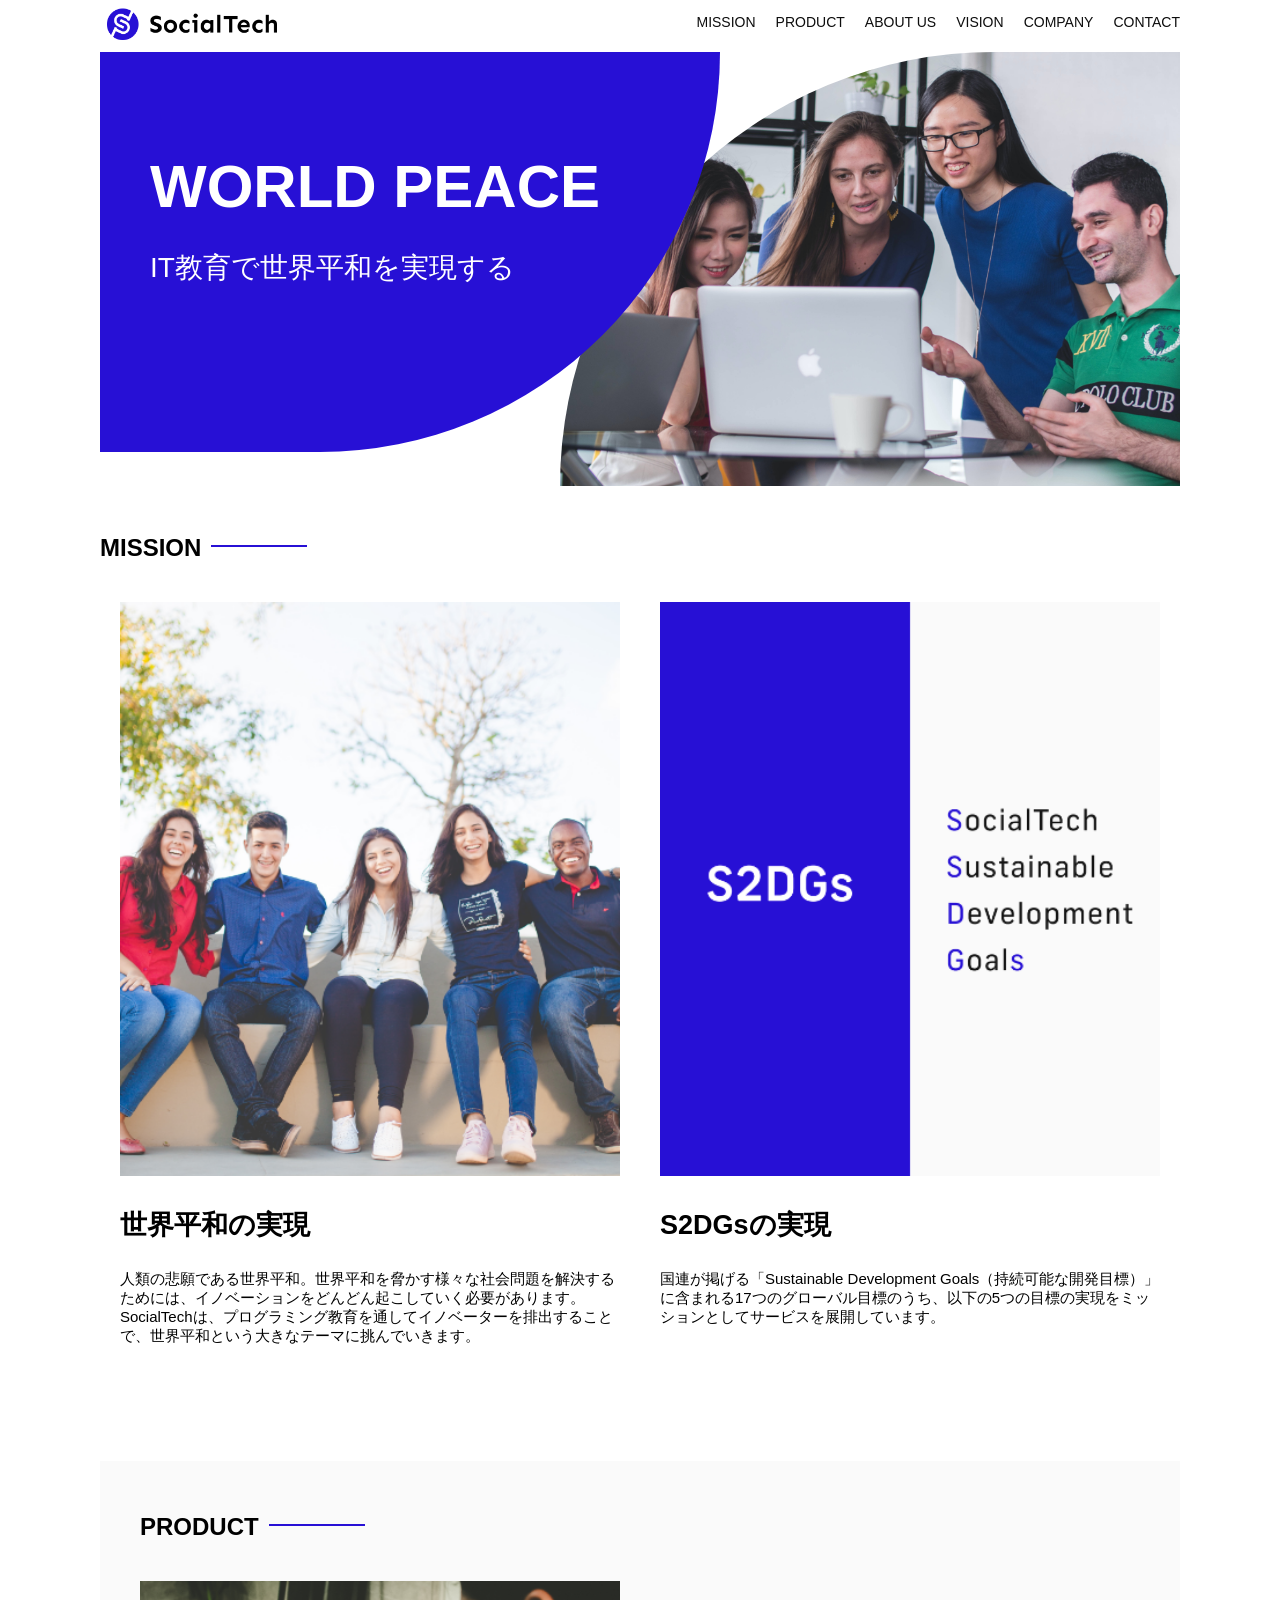
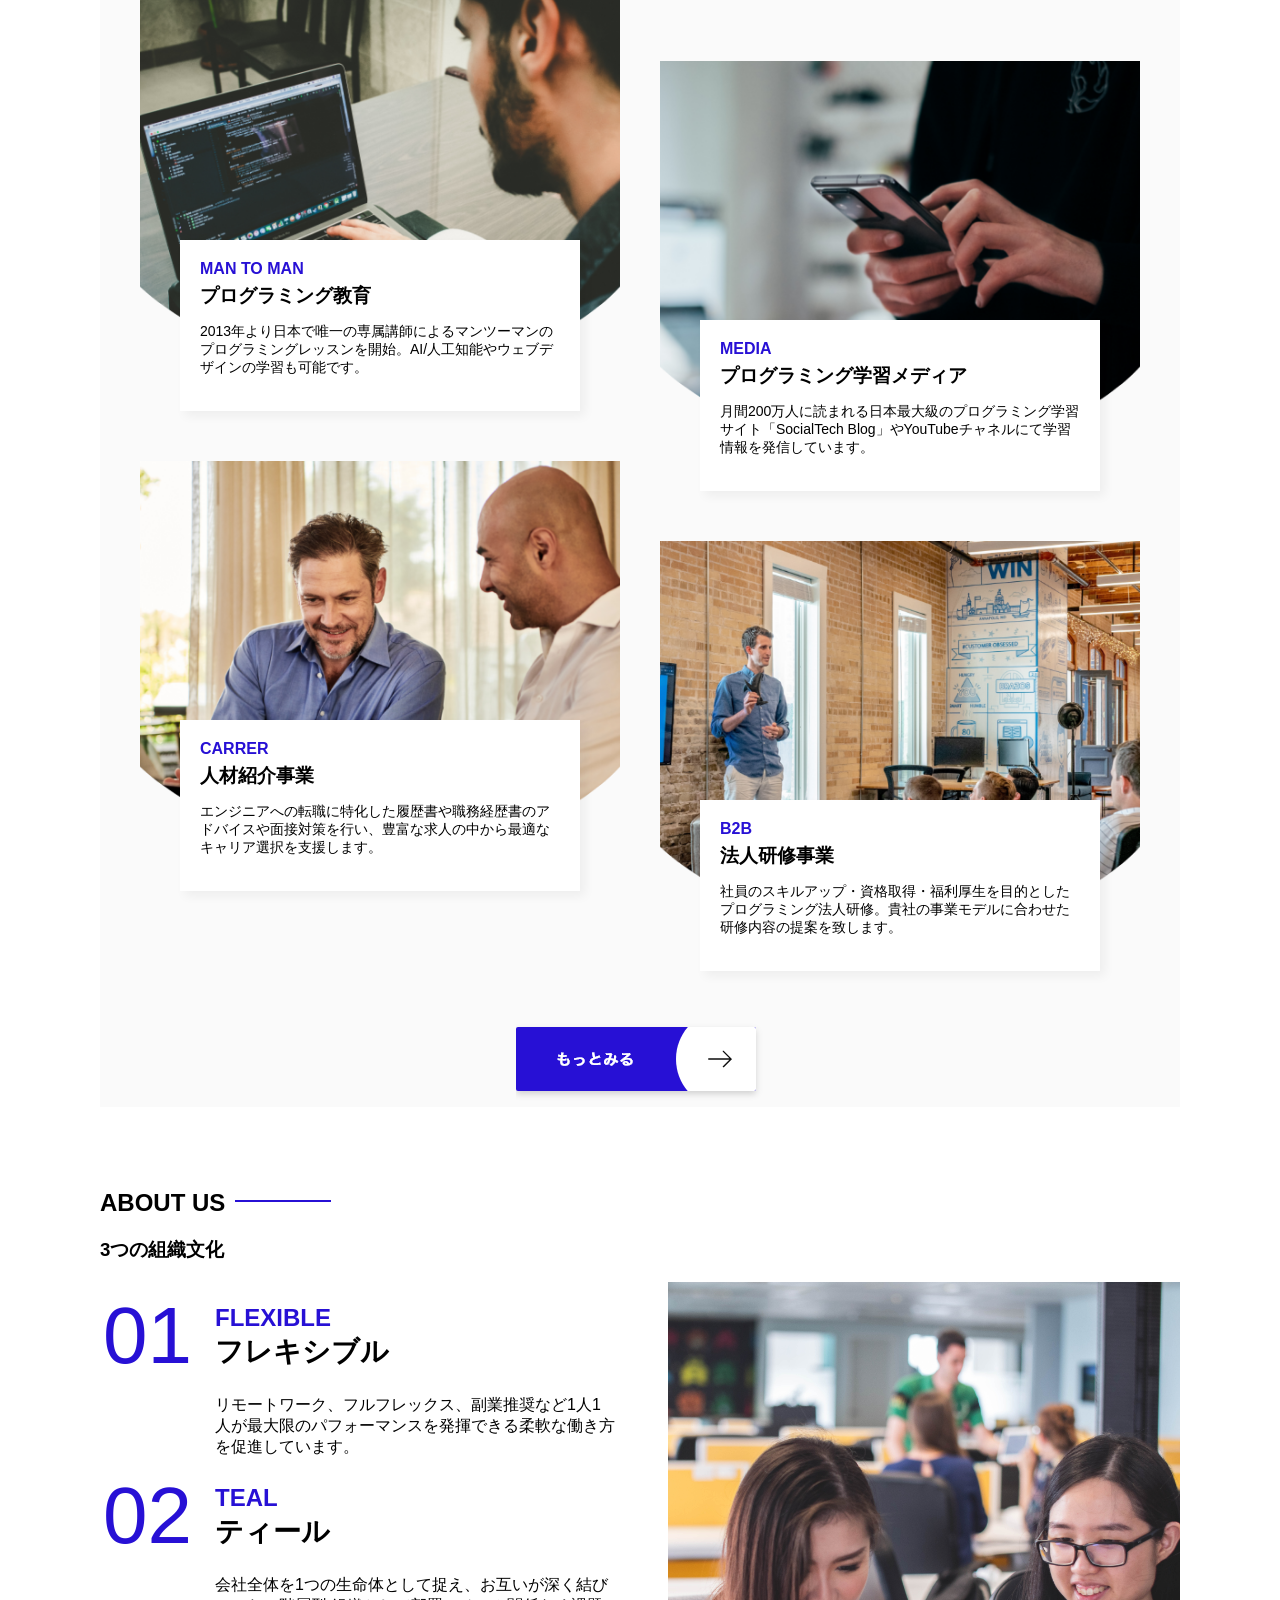
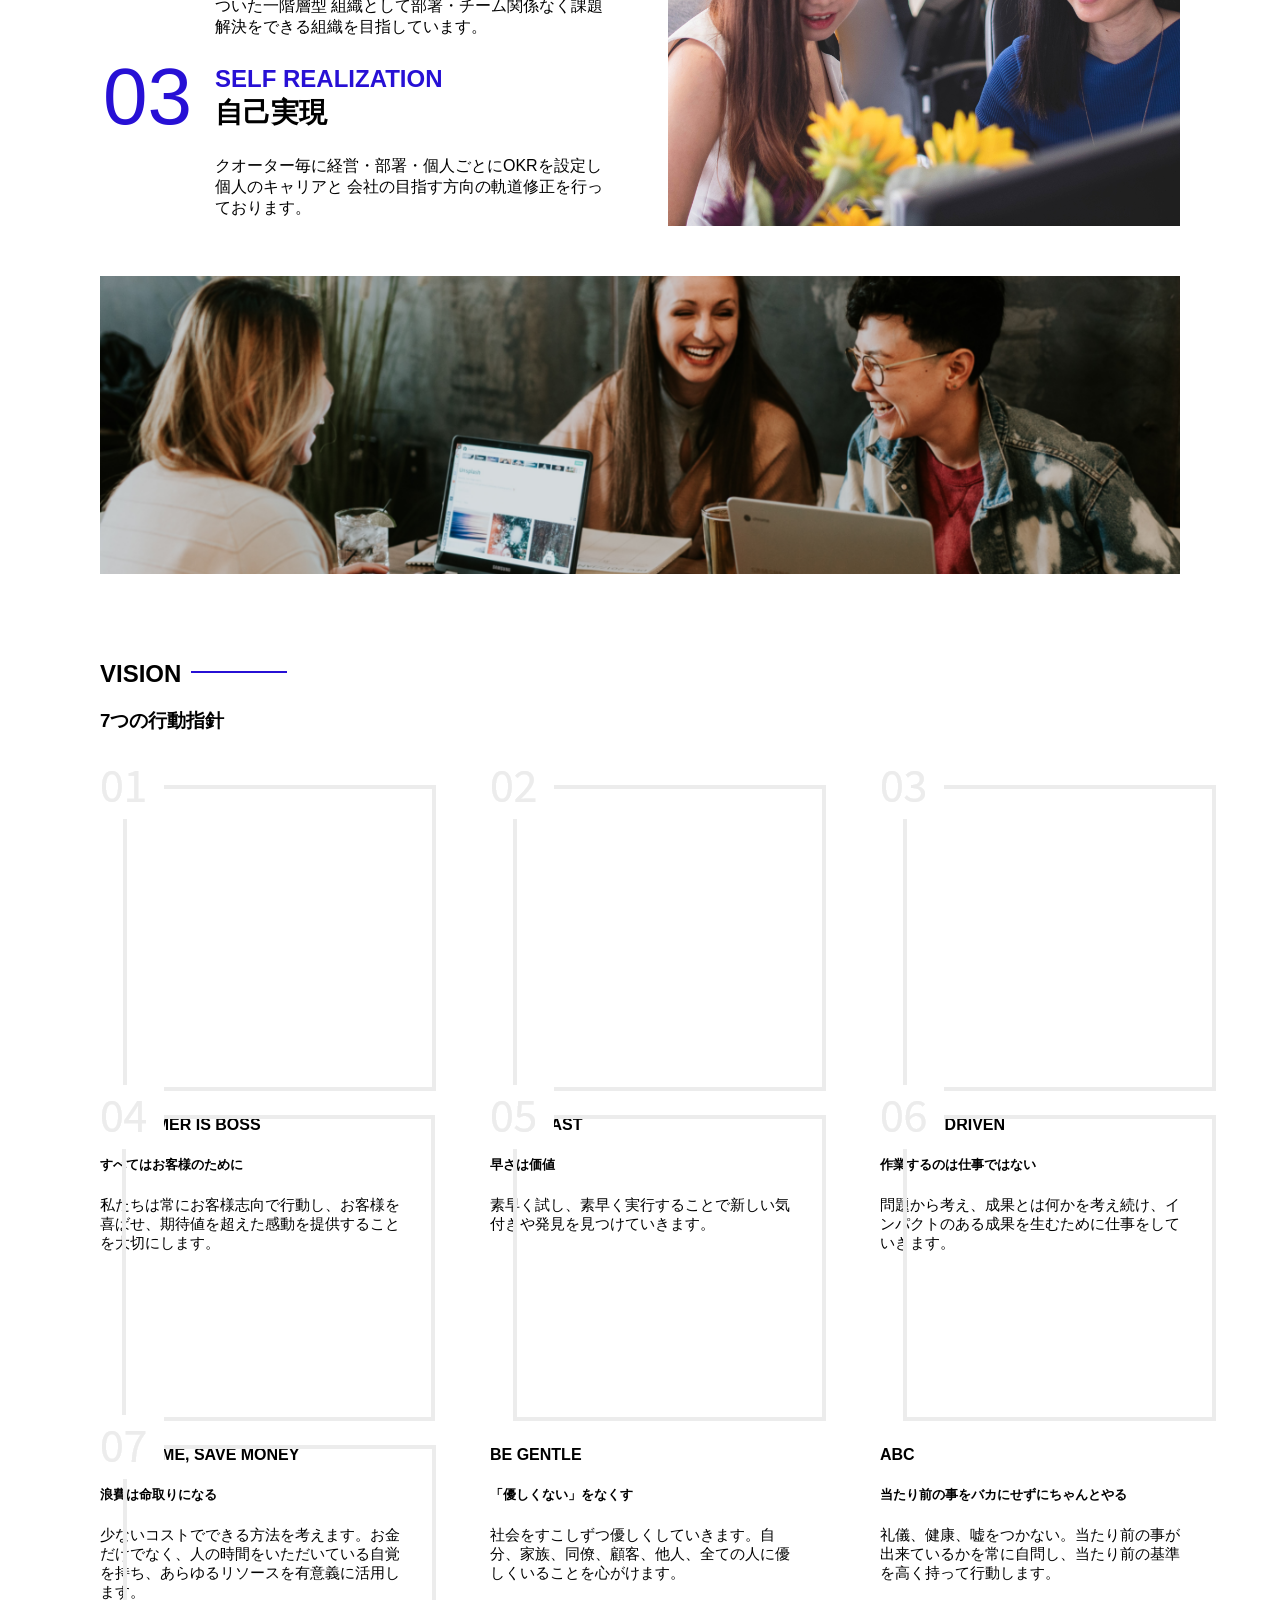
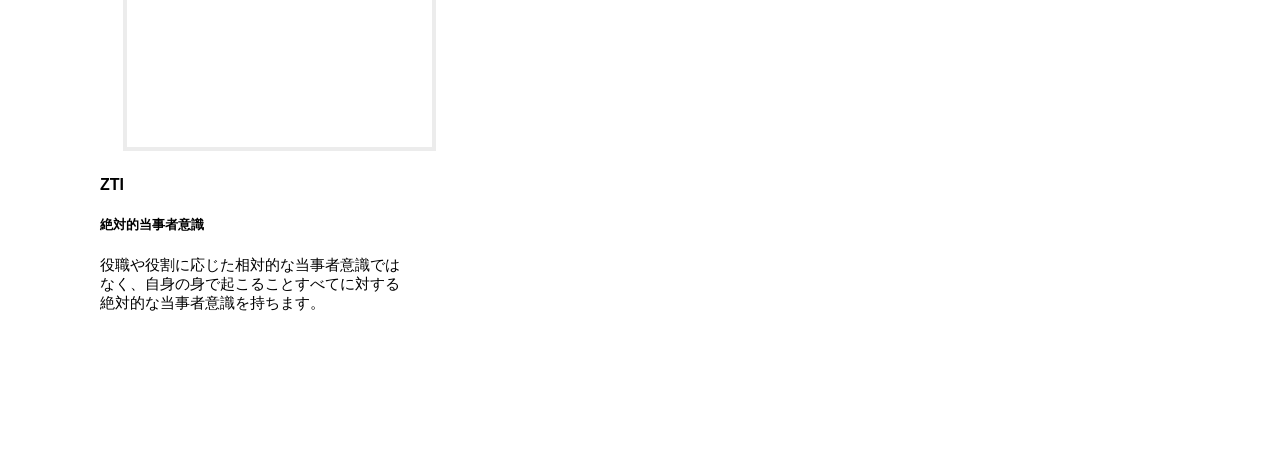
==== index.html @ e70c4acc "いったん終わり" ====
<!DOCTYPE html>
<html lang="en">

<head>
    <meta charset="UTF-8">
    <meta name="viewport" content="width=device-width, initial-scale=1.0">
    <meta name="ddescription" content="SocialTechはEdTech業界のリーディングカンパニーを目指します。">
    <link rel="stylesheet" href="style.css">
    <title>SocialTech</title>
</head>

<body>
    <header>
        <a href="index.html" id="logo">
            <img src="images/logo.png" alt="トップページに戻る">
        </a>

        <nav>
            <ul>
                <li><a href="mission.html">MISSION</a></li>
                <li><a href="product.html">PRODUCT</a></li>
                <li><a href="index.html#about">ABOUT US</a></li>
                <li><a href="index.html#vision">VISION</a></li>
                <li><a href="index.html#company">COMPANY</a></li>
                <li><a href="index.html#content">CONTACT</a></li>
            </ul>
        </nav>
    </header>

    <main>
        <article>
            <section id="main-visual">
                <div class="main-message">
                    <h1>WORLD PEACE</h1>
                    <p>IT教育で世界平和を実現する</p>
                </div>
                <img src="images/index/index-main.png" alt="PCの周りに集まる多国籍の仲間たち">
            </section>

            <!-- ここからミッション -->

            <section id="mission">
                <h2>MISSION</h2>

                <div id="mission-wrapper">
                    <div id="mission-left">
                        <div class="">
                            <img id="mission-photo" src="images/index/index-mission.png" alt="屋外のベンチで写真を撮影する多国籍の仲間たち">
                            <h3>世界平和の実現</h3>
                            <p>
                                人類の悲願である世界平和。世界平和を脅かす様々な社会問題を解決するためには、イノベーションをどんどん起こしていく必要があります。SocialTechは、プログラミング教育を通してイノベーターを排出することで、世界平和という大きなテーマに挑んでいきます。
                            </p>
                        </div>
                    </div>

                    <div id="mission-right">
                        <img src="images/index/s2dgs.png" alt="S2DGs">
                        <h3>S2DGsの実現</h3>
                        <p>国連が掲げる「Sustainable Development
                            Goals（持続可能な開発目標）」に含まれる17つのグローバル目標のうち、以下の5つの目標の実現をミッションとしてサービスを展開しています。</p>
                    </div>
                </div>
            </section>
            <!-- ここまでミッション -->

            <!-- ここからプロダクト -->

            <section id="product">
                <h2 class="index-h2">PRODUCT</h2>
                <div class="product-flex">
                    <div id="productLeft">
                        <!-- ここにJSでのループ文章が入ります。 -->
                    </div>
                    <div id="productRight">
                        <!-- ここにJSでのループ文章が入ります。 -->
                    </div>
                </div>
                <a href="mission.html" class="moreButton">
                    <img src="images/button-more.png" alt="もっとみる">
                </a>
            </section>

            <!-- ここまでプロダクト -->

            <!-- ここから ABOUT US -->

            <section id="aboutus">
                <h2 class="index-h2">ABOUT US</h2>
                <h3>3つの組織文化</h3>
                <div>
                    <table class="culture-table">
                        <tr>
                            <td class="culture-num">01</td>
                            <th><span class="culture-en">FLEXIBLE</span><br>フレキシブル</th>
                        </tr>
                        <tr>
                            <td>
                                <!--空のセル-->
                            </td>
                            <td class="culture-description">リモートワーク、フルフレックス、副業推奨など1人1人が最大限のパフォーマンスを発揮できる柔軟な働き方を促進しています。
                            </td>
                        </tr>
                        <tr>
                            <td class="culture-num">02</td>
                            <th><span class="culture-en">TEAL</span><br>ティール</th>
                        </tr>
                        <tr>
                            <td>
                                <!--空のセル-->
                            </td>
                            <td class="culture-description">会社全体を1つの生命体として捉え、お互いが深く結びついた一階層型
                                組織として部署・チーム関係なく課題解決をできる組織を目指しています。</td>
                        </tr>
                        <tr>
                            <td class="culture-num">03</td>
                            <th><span class="culture-en">SELF REALIZATION</span><br>自己実現</th>
                        </tr>
                        <tr>
                            <td>
                                <!--空のセル-->
                            </td>
                            <td class="culture-description">クオーター毎に経営・部署・個人ごとにOKRを設定し個人のキャリアと 会社の目指す方向の軌道修正を行っております。
                            </td>
                        </tr>
                    </table>
                    <img src="images/index/index-aboutus1.png" alt="" class="culture-img">
                </div>
                <img src="images/index/index-aboutus2.png" alt="" class="culture-img2">
            </section>

            <!-- ここまでAbout Us -->

            <!-- ここからVISION -->

            <section class="vision">
                <h2>VISION</h2>
                <h3>7つの行動指針</h3>
                <div id="visionItems">
                        <!-- ここにvisionItem が入ります -->
                </div>
            </section>

            <!-- ここまでVISION -->
        </article>
    </main>

    <script src="index.js">
    </script>
</body>

</html>
---- style.css ----
:root {
    --main-color: #ffffff;
    --mainBg-color: #2710d5;
    --section-bgColor: #fafafa;
}

p {
    font-size: 15px;
}

h2 {
    margin-top: 40px;

    &::after {
        content: url("images/line.png");
        margin-left: 10px;
    }
}

body {
    font-family: "Source Sans Pro", "Hiragino Kaku Gothic ProN", Meriyo, Arial, sans-serif;
    max-width: 1080px;
    margin: auto;
}

a {
    text-decoration: none;
    color: #0d0d0d;

}

header {
    display: flex;
    justify-content: space-between;

    a {
        text-decoration: none;
    }

    nav {
        font-size: 14px;

        ul {
            display: flex;
            padding-left: 0;

            li {
                margin-left: 20px;
                list-style: none;

                a:hover {
                    text-decoration: underline;
                }
            }
        }
    }
}


#main-visual {
    position: relative;
    height: 400px;

    .main-message {
        position: absolute;
        top: 0;
        left: 0;
        background-color: var(--mainBg-color);
        color: var(--main-color);
        border-radius: 0 0 476px 0;
        max-width: 620px;
        width: 100%;
        height: 100%;
        z-index: 99;

        h1 {
            font-size: 60px;
            margin: 100px 0 0 50px;
        }

        p {
            font-size: 28px;
            margin-left: 50px;
        }
    }

    img {
        max-width: 620px;
        border-radius: 476px 0 0 0;
        position: absolute;
        top: 0;
        right: 0;
        z-index: 1;
    }
}

#mission {

    margin: 80px auto;


    h3 {
        font-size: 27px;
    }

    #mission-wrapper {
        display: flex;

        &>div {
            width: 50%;
            margin: 20px;
        }

        #mission-left {
            img {
                width: 100%;
            }
        }

        #mission-right {
            &>img {
                width: 100%;
            }
        }
    }

}

/* ココからプロダクト */

#product {

    background-color: var(--section-bgColor);
    margin: 80px 0 80px 0;
    padding: 10px 40px 0 40px;

    .product-flex {
        display: flex;
        margin-top: 40px;

        #productLeft {
            width: 50%;

            &>div {
                position: relative;
                height: 480px;
                margin-right: 20px;
            }
        }

        #productRight {
            width: 50%;
            margin-top: 80px;

            &>div {
                position: relative;
                height: 480px;
                margin-left: 20px;

            }
        }

        .product-photo {
            width: 100%;
        }

        .product-explain {
            background-color: var(--main-color);
            position: absolute;
            left: 0;
            bottom: 50px;
            margin: 0 40px;
            padding: 20px;
            box-shadow: 5px 5px 10px rgba(0, 0, 0, 0.05);

            span {
                color: var(--mainBg-color);
                font-weight: bold;
                font-size: 16px;
            }

            h3 {
                margin: 5px 0;
            }

            p {
                font-size: 14px;
            }
        }

    }
}

/* ここまでプロダクト */

.moreButton {
    display: block;
    text-align: center;
    margin: auto;
}

/* ここからAbout us */

#aboutus {
    margin: 80px auto;

    &>div {
        display: flex;

        img {
            align-self: flex-start;
            width: 50%;

        }
    }

    .culture-img2 {
        margin-top: 50px;
        width: 100%;
    }

    .culture-table {
        margin-right: 50px;

        .culture-num {
            font-size: 80px;
            color: var(--mainBg-color);
            padding-right: 20px;
        }


        th {
            text-align: left;
            font-size: 28px;
            font-weight: bold;
        }

        .culture-en {
            color:var(--mainBg-color);
            font-size: 24px;
        }
    }

}


.vision {
    margin: 80px auto;

    #visionItems {
        display: flex;
        justify-content: space-between;
        flex-wrap: wrap;

        div {
            width: 300px;
            height: 300px;
            margin-bottom: 30px;
            position: relative;
        }
    }
}
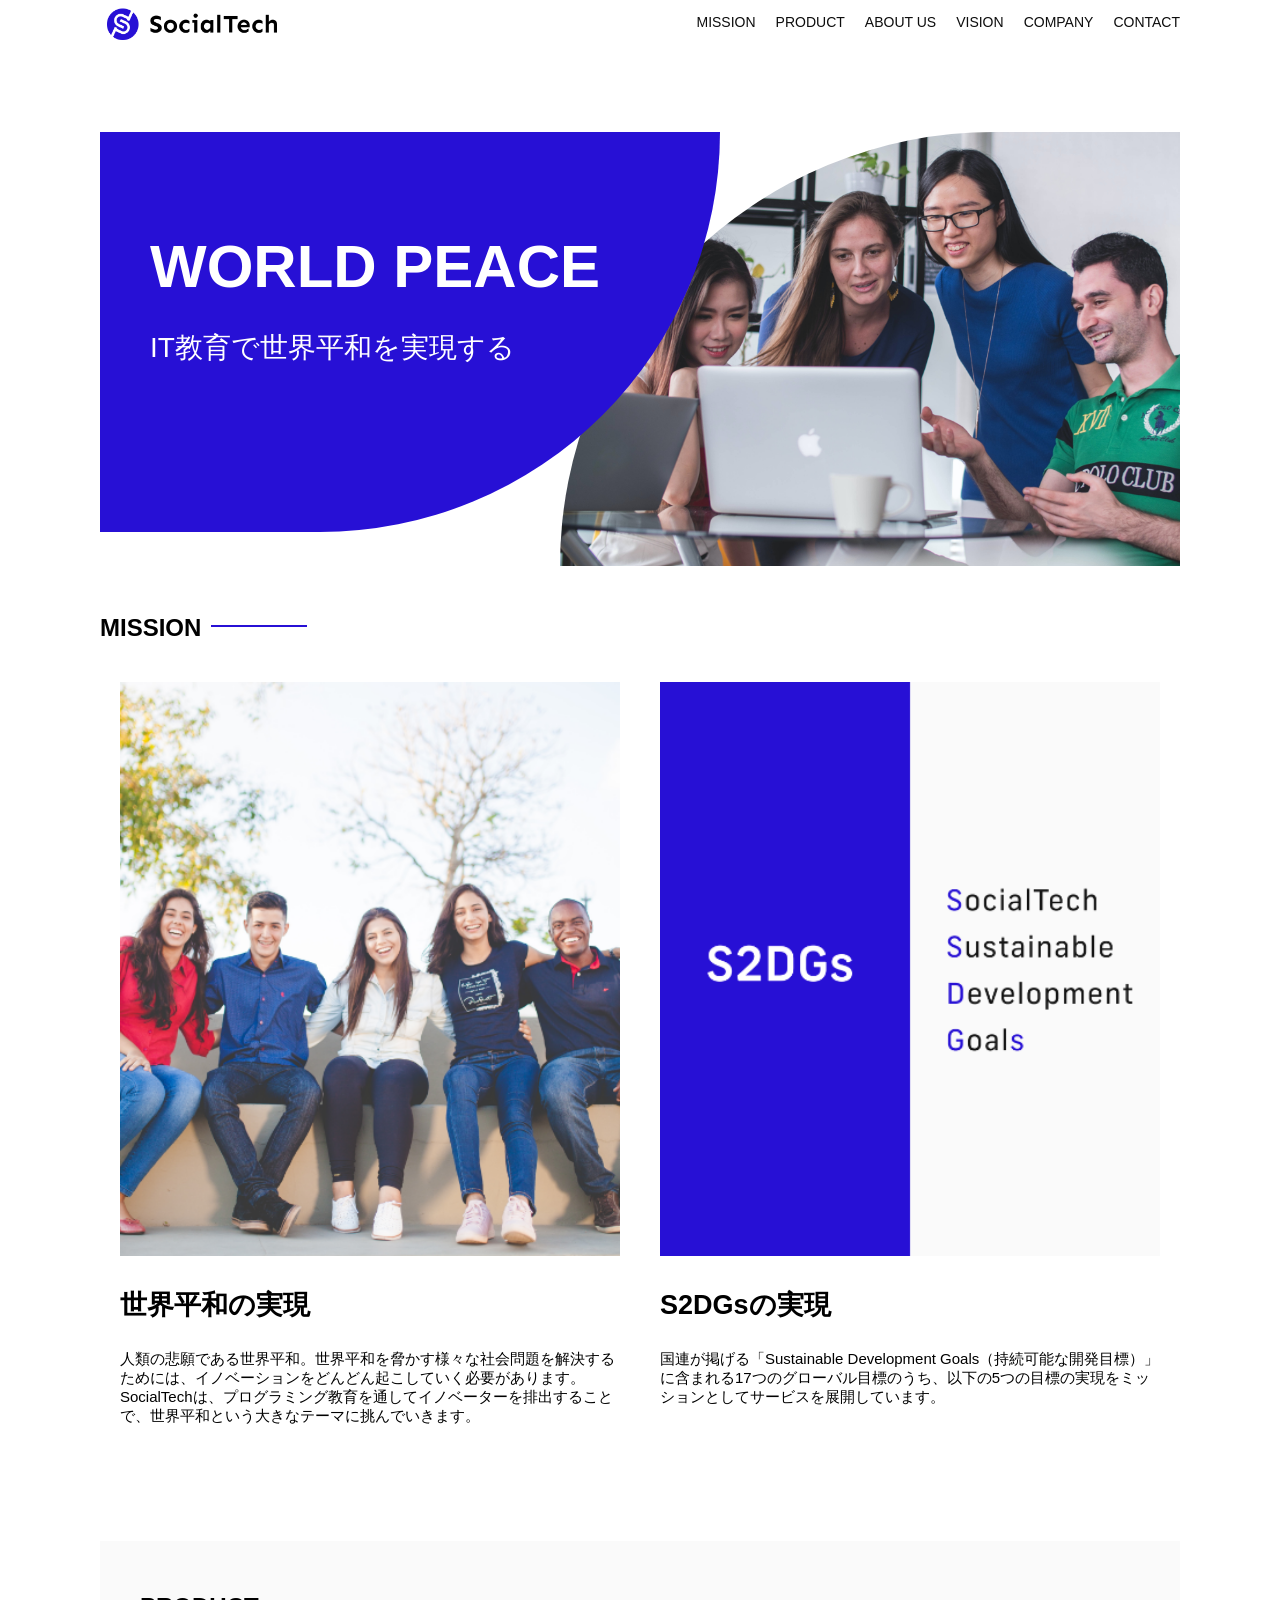
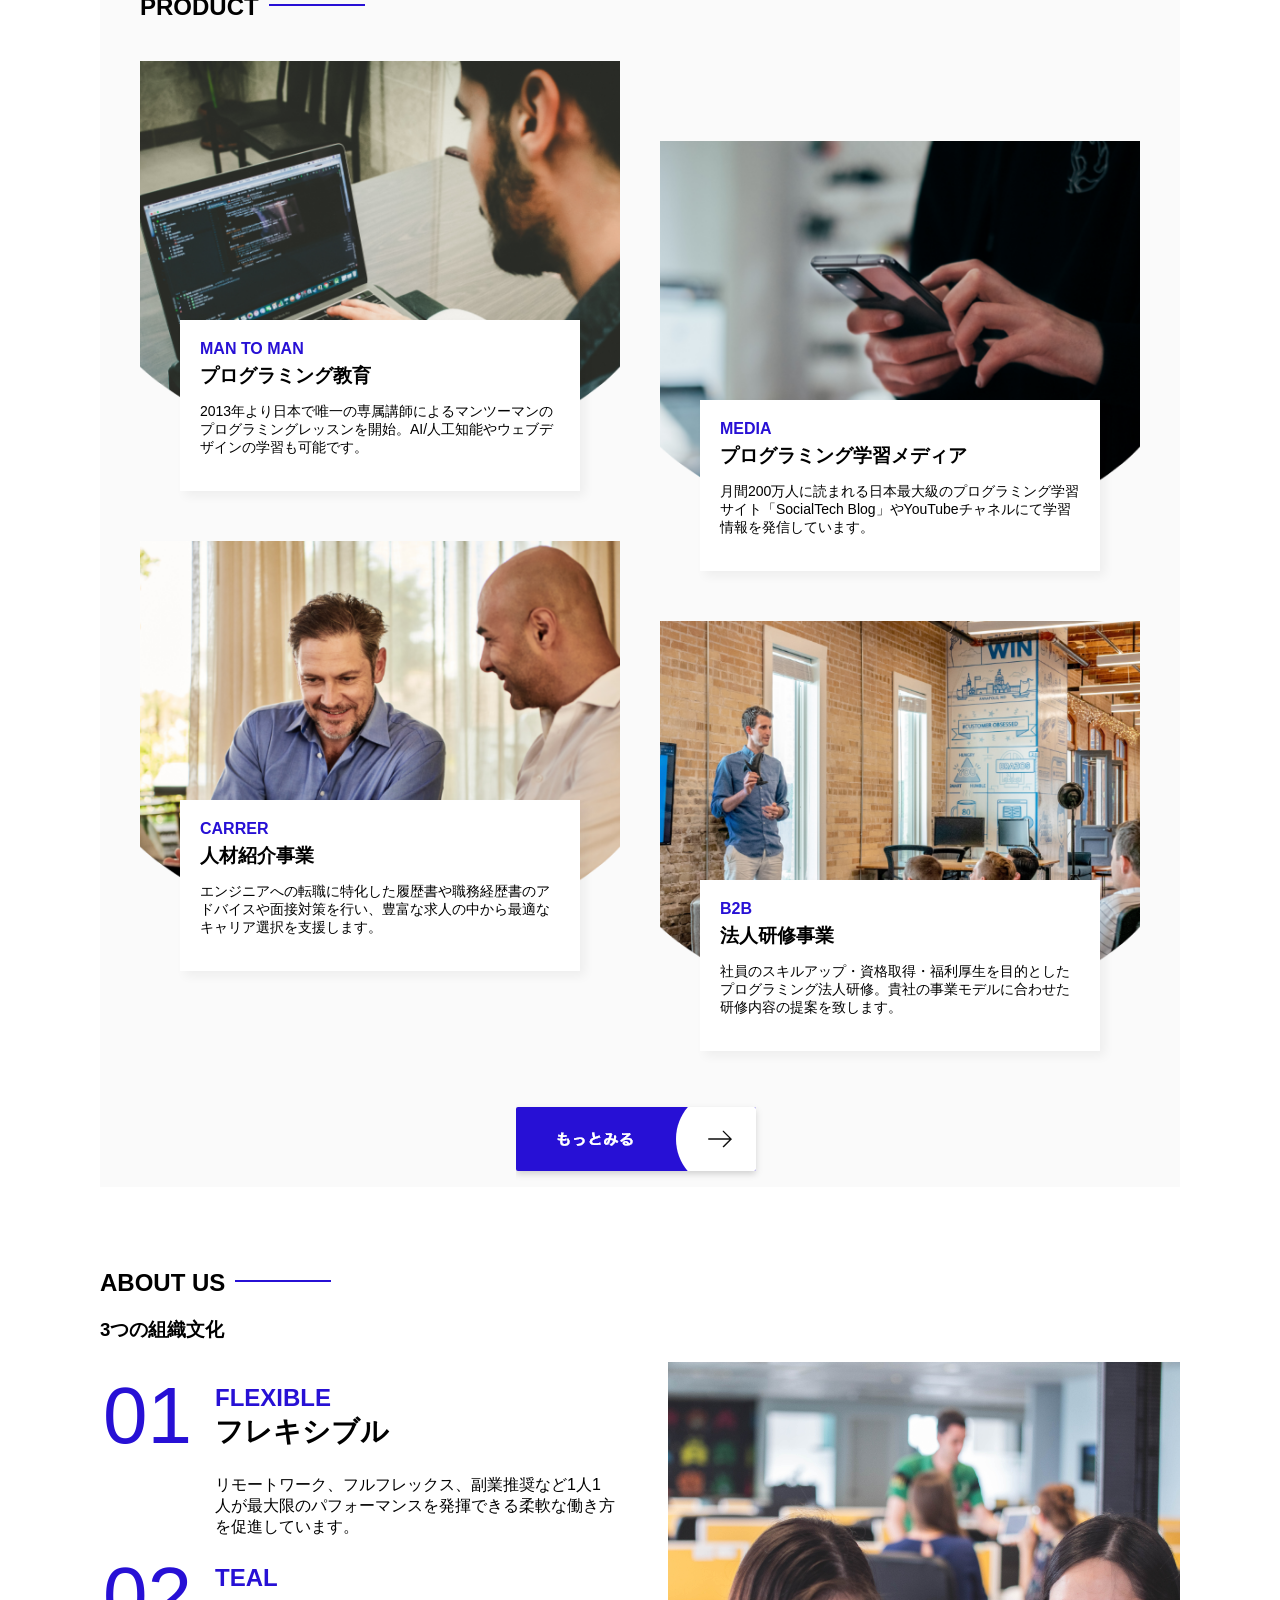
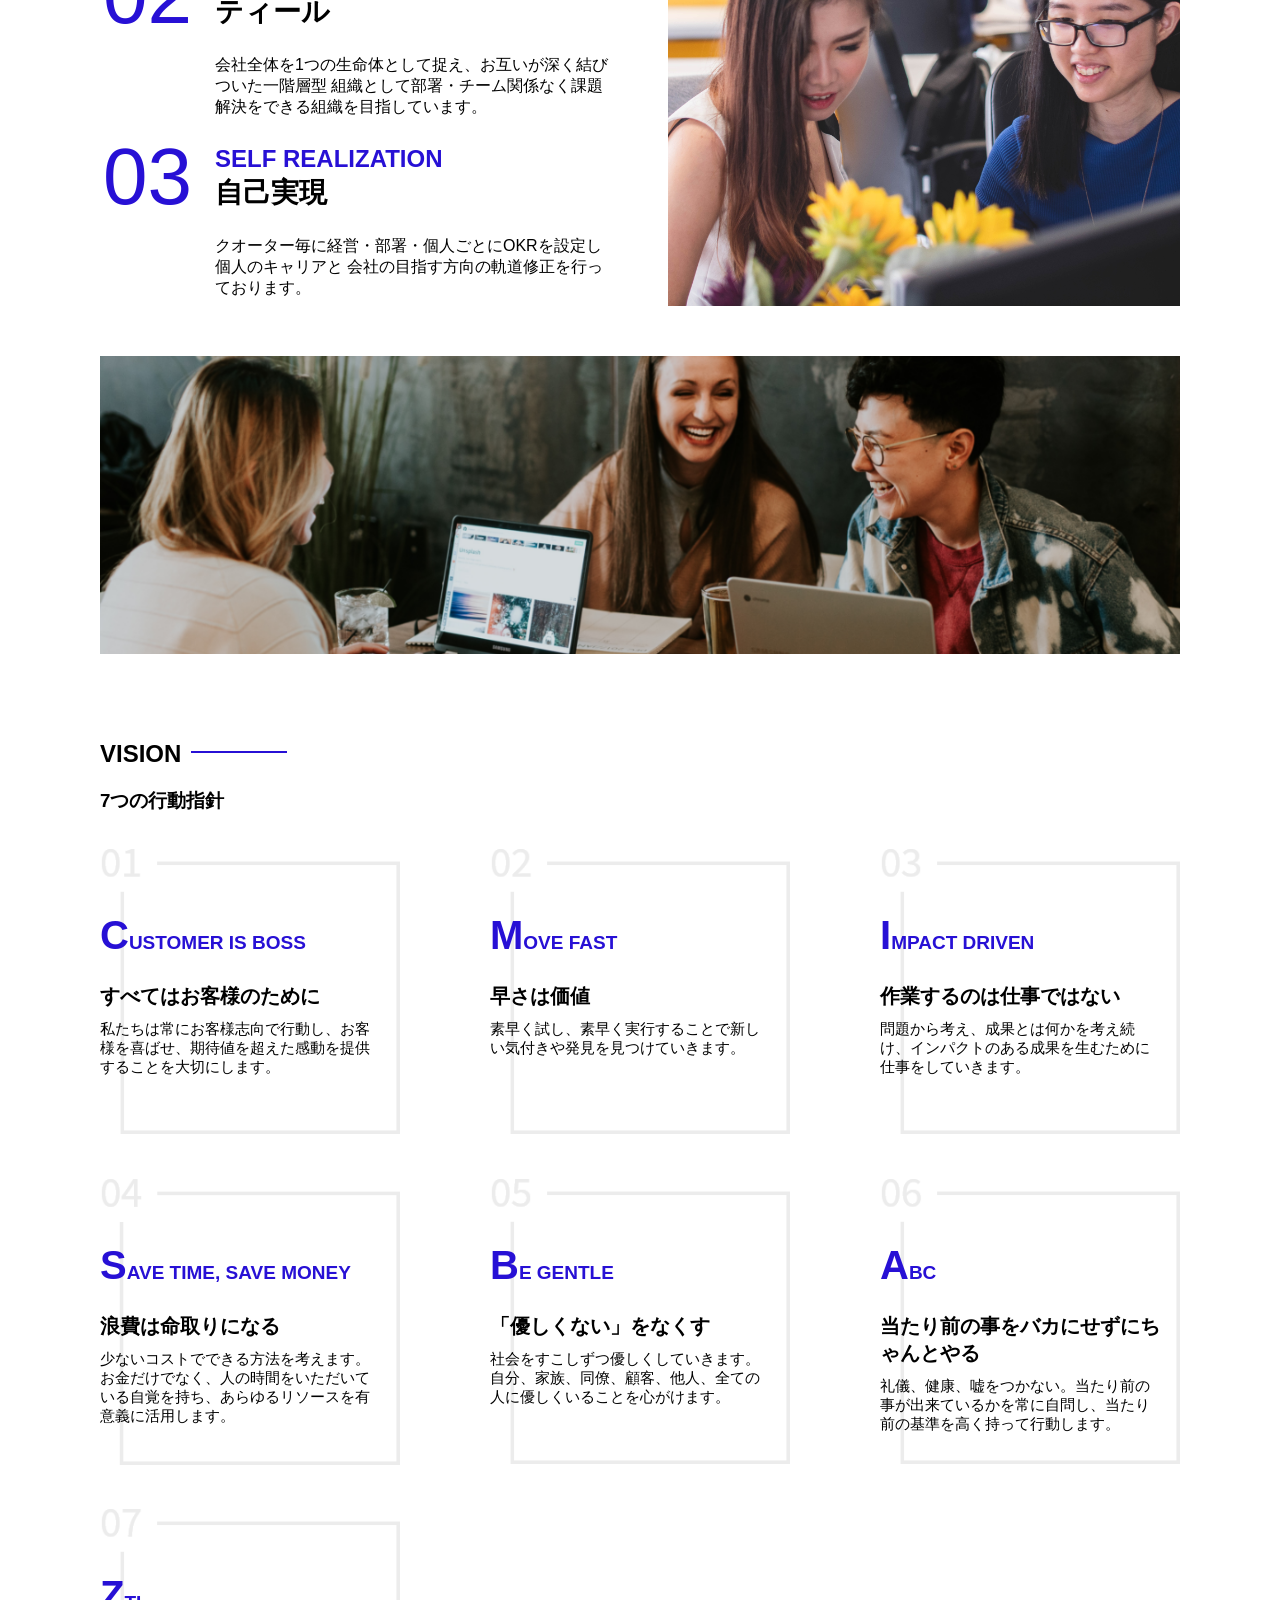
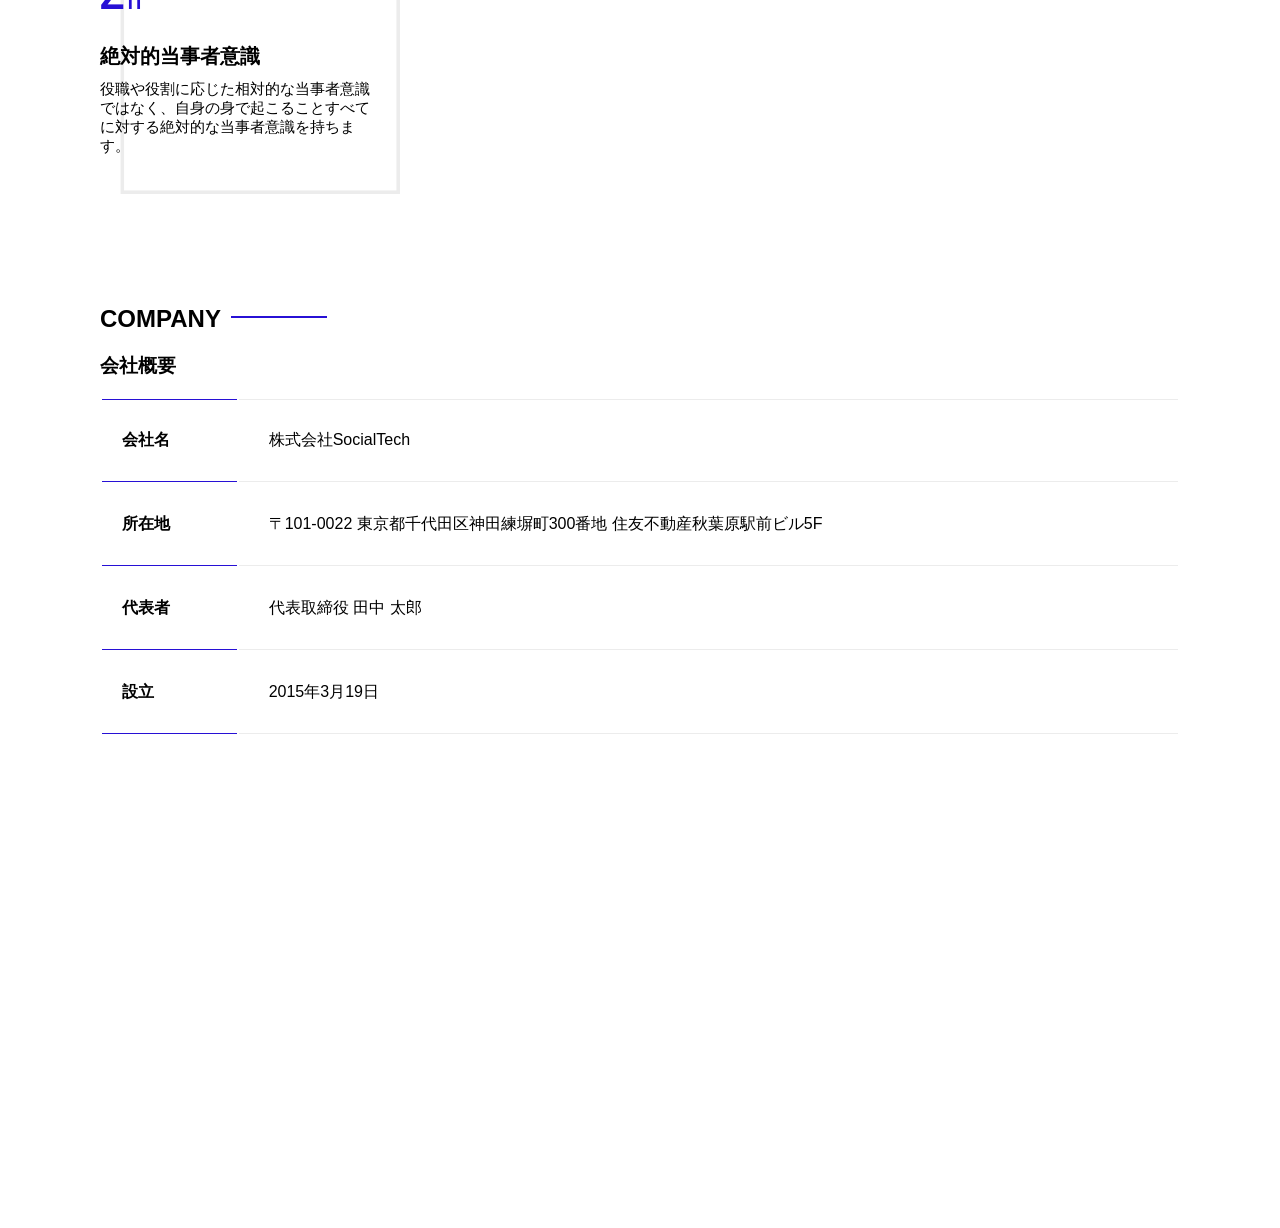
==== commit ff452523: "company セクションの作成が完了" ====
--- a/index.html
+++ b/index.html
@@ -136,11 +136,42 @@
                 <h2>VISION</h2>
                 <h3>7つの行動指針</h3>
                 <div id="visionItems">
-                        <!-- ここにvisionItem が入ります -->
+            <!--　ここにvisionItemsが入ります -->
                 </div>
             </section>
 
             <!-- ここまでVISION -->
+
+            <!-- ここからCOMPANY -->
+             <section id="company">
+                <h2 class="index-h2">COMPANY</h2>
+                <h3>会社概要</h3>
+
+                <table id="comapny-table">
+                    <tr>
+                        <th class="tableheader tableheader-first">会社名</th>
+                        <td class="cell cell-first">株式会社SocialTech</td>
+                    </tr>
+                    <tr>
+                        <th class="tableheader">所在地</th>
+                        <td class="cell">〒101-0022 東京都千代田区神田練塀町300番地 住友不動産秋葉原駅前ビル5F</td>
+                    </tr>
+                    <tr>
+                        <th class="tableheader">代表者</th>
+                        <td class="cell">代表取締役 田中 太郎</td>
+                    </tr>
+                    <tr>
+                        <th class="tableheader">設立</th>
+                        <td class="cell">2015年3月19日</td>
+                    </tr>
+                </table>
+
+                <iframe
+                src="https://www.google.com/maps/embed?pb=!1m18!1m12!1m3!1d3240.0688551336807!2d139.7720776771055!3d35.69992317258124!2m3!1f0!2f0!3f0!3m2!1i1024!2i768!4f13.1!3m3!1m2!1s0x60188fee13660e23%3A0x77137876edf742ac!2z5L2P5Y-L5LiN5YuV55Sj56eL6JGJ5Y6f6aeF5YmN44OT44Or!5e0!3m2!1sja!2sjp!4v1704858013291!5m2!1sja!2sjp"
+                style="border: 0;" rameborder="0" loading="lazy"
+                l></iframe>
+             </section>
+            <!-- ここまでCOMPANY -->
         </article>
     </main>
 
--- a/style.css
+++ b/style.css
@@ -15,6 +15,10 @@
         content: url("images/line.png");
         margin-left: 10px;
     }
+}
+
+section {
+    margin: 80px auto;
 }
 
 body {
@@ -236,7 +240,7 @@
         }
 
         .culture-en {
-            color:var(--mainBg-color);
+            color: var(--mainBg-color);
             font-size: 24px;
         }
     }
@@ -252,11 +256,79 @@
         justify-content: space-between;
         flex-wrap: wrap;
 
-        div {
+        .vision-box {
             width: 300px;
             height: 300px;
             margin-bottom: 30px;
             position: relative;
-        }
-    }
-}+
+            img {
+                width: 100%;
+                position: relative;
+                z-index: 30;                
+            }
+
+            div {
+                position: absolute;
+                z-index: 31;
+                margin-right: 20px;
+                top: 0;
+                left: 0;
+
+                h4 {
+                    color: var(--mainBg-color);
+                    font-size: 19px;
+                    margin-top: 80px;
+
+                    &::first-letter {
+                        font-size: 40px;
+                    }
+                }
+
+                h5 {
+                    font-size: 20px;
+                    margin: 0;
+                }
+
+                p {
+                    margin-top: 10px;
+                }
+            }
+        }
+    }
+}/* vision */
+
+/* ここから */
+
+#company {    
+    #comapny-table {
+        width: 100%;
+        
+        .tableheader-first {
+            border-top: var(--mainBg-color) 1px solid;
+        }
+        
+        .tableheader {
+            text-align: left;
+            padding: 20px;
+            border-bottom: var(--mainBg-color) 1px solid;
+
+        }
+
+        .cell {
+            padding: 30px;
+            border-bottom: #ececec 1px solid;
+        }
+
+        .cell-first {
+            border-top: #ececec 1px solid;
+        }
+    }
+
+    iframe {
+        width: 100%;
+        height: 368px;
+        margin-top: 40px;
+    }
+}
+
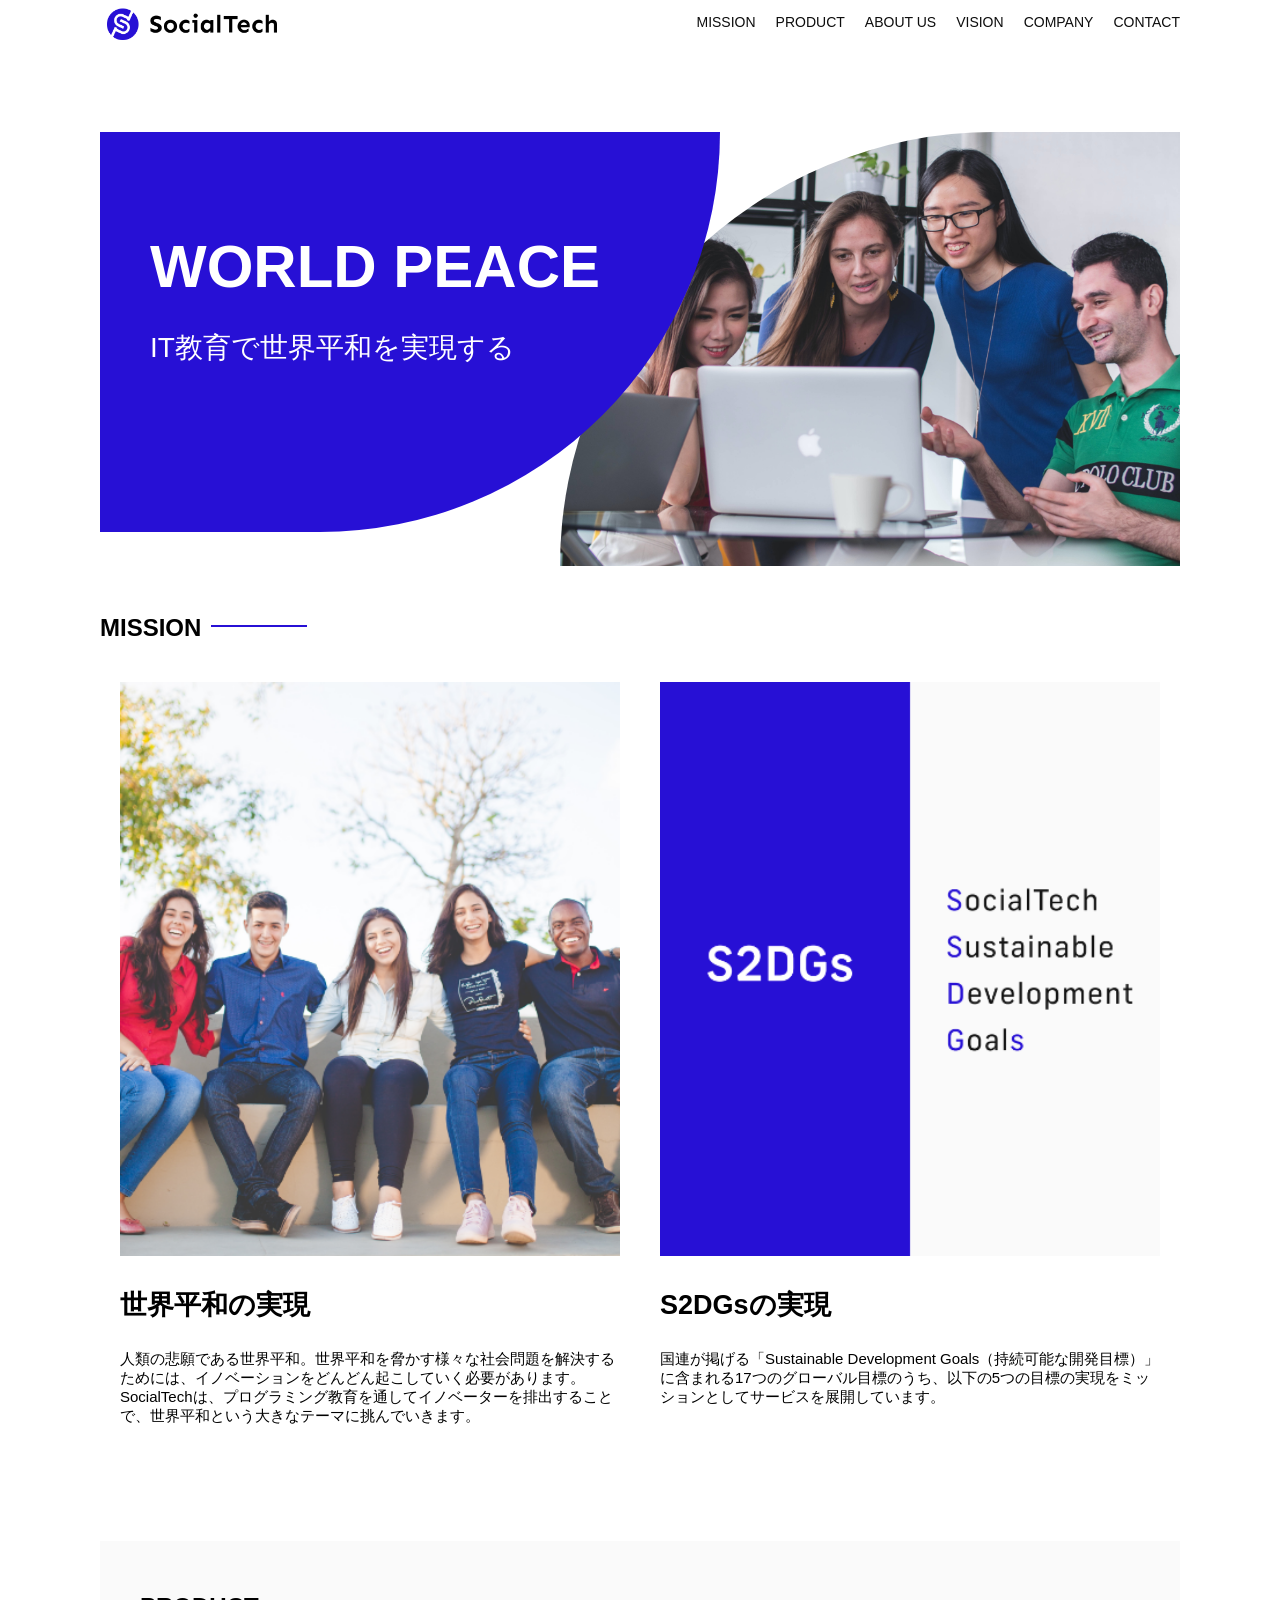
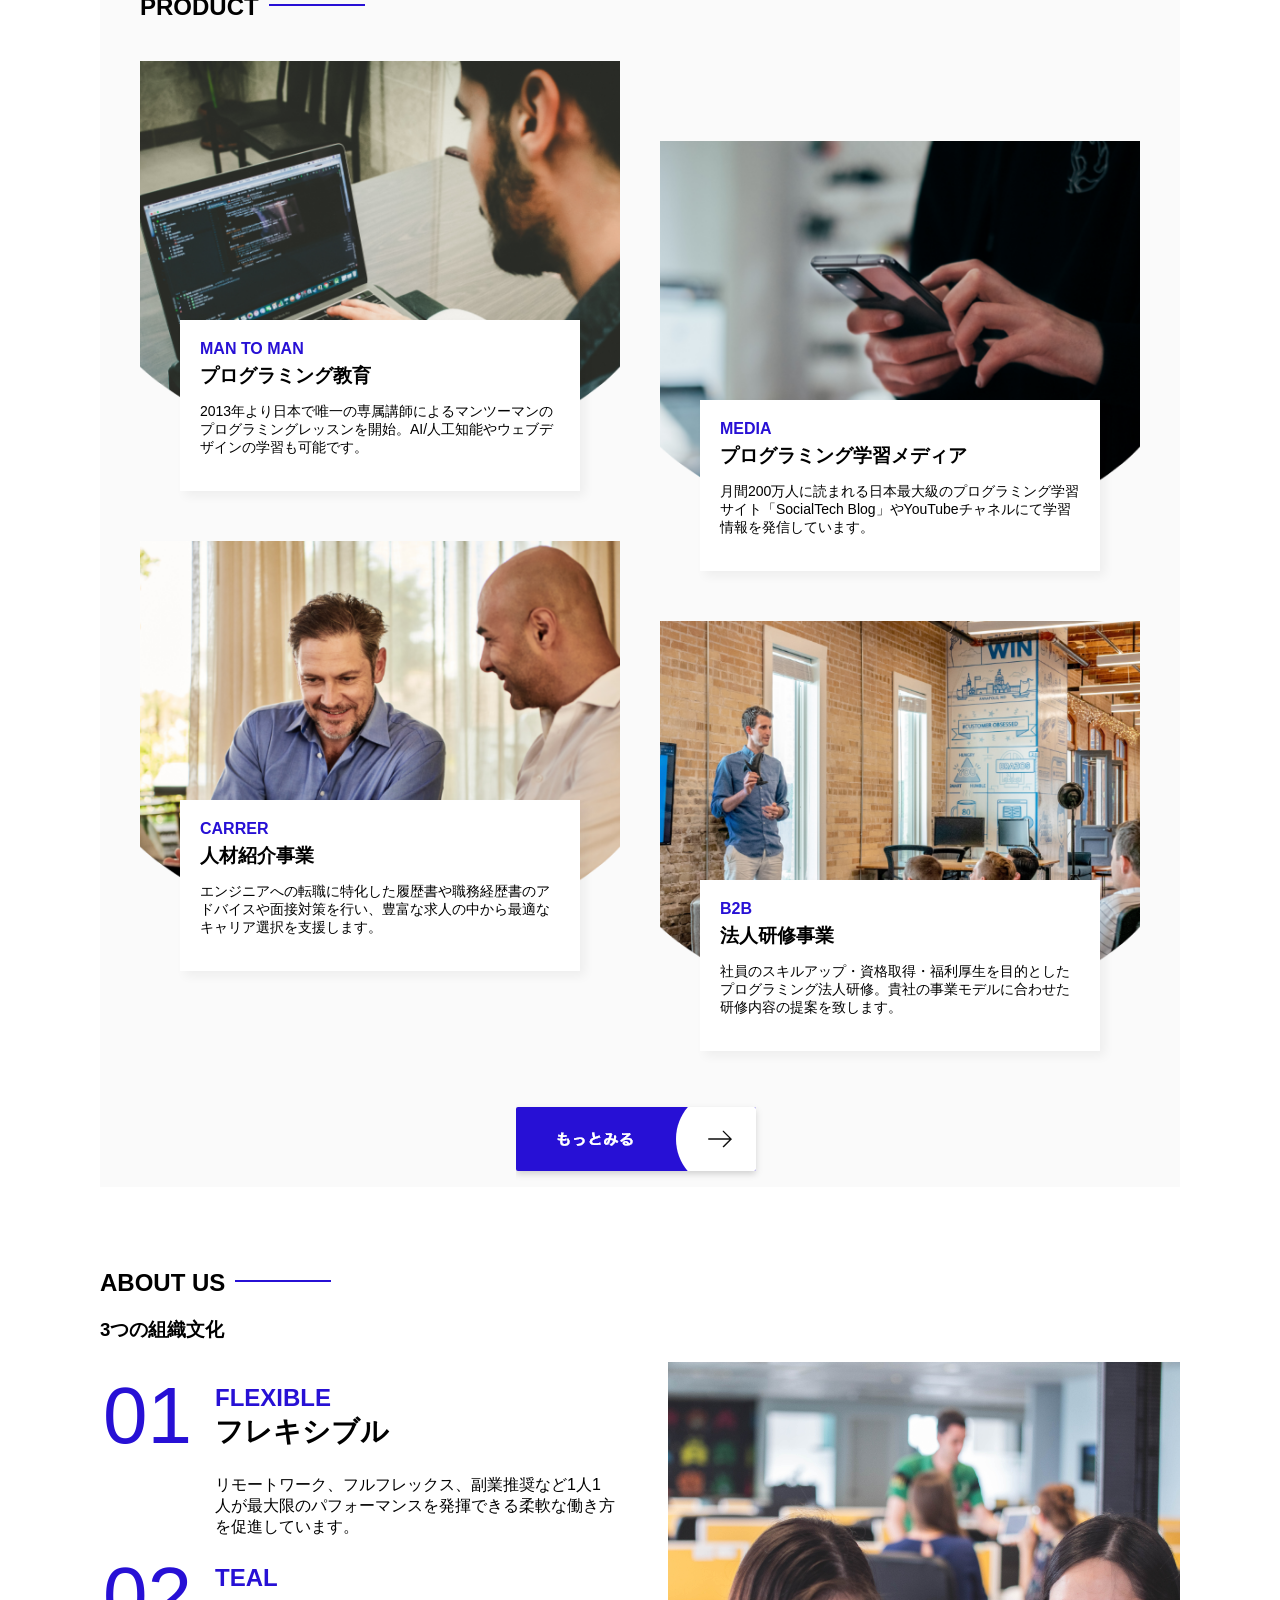
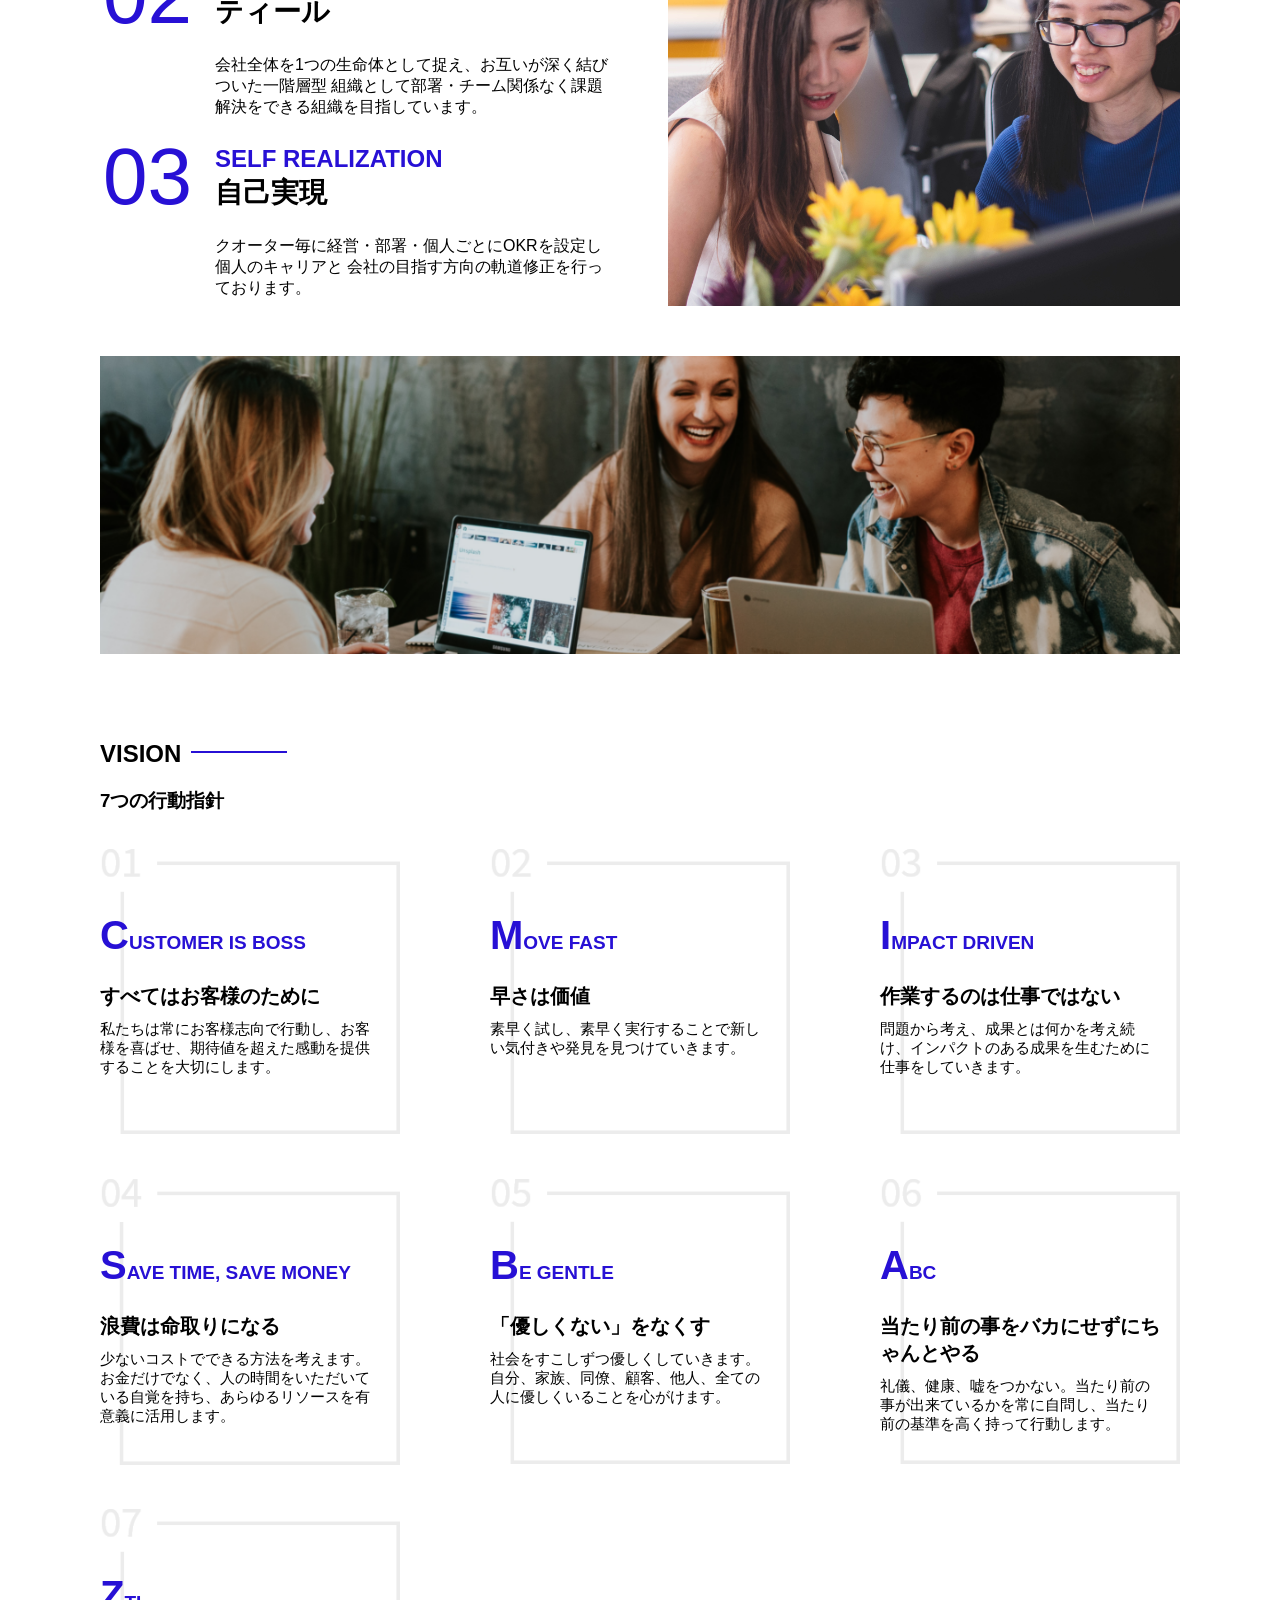
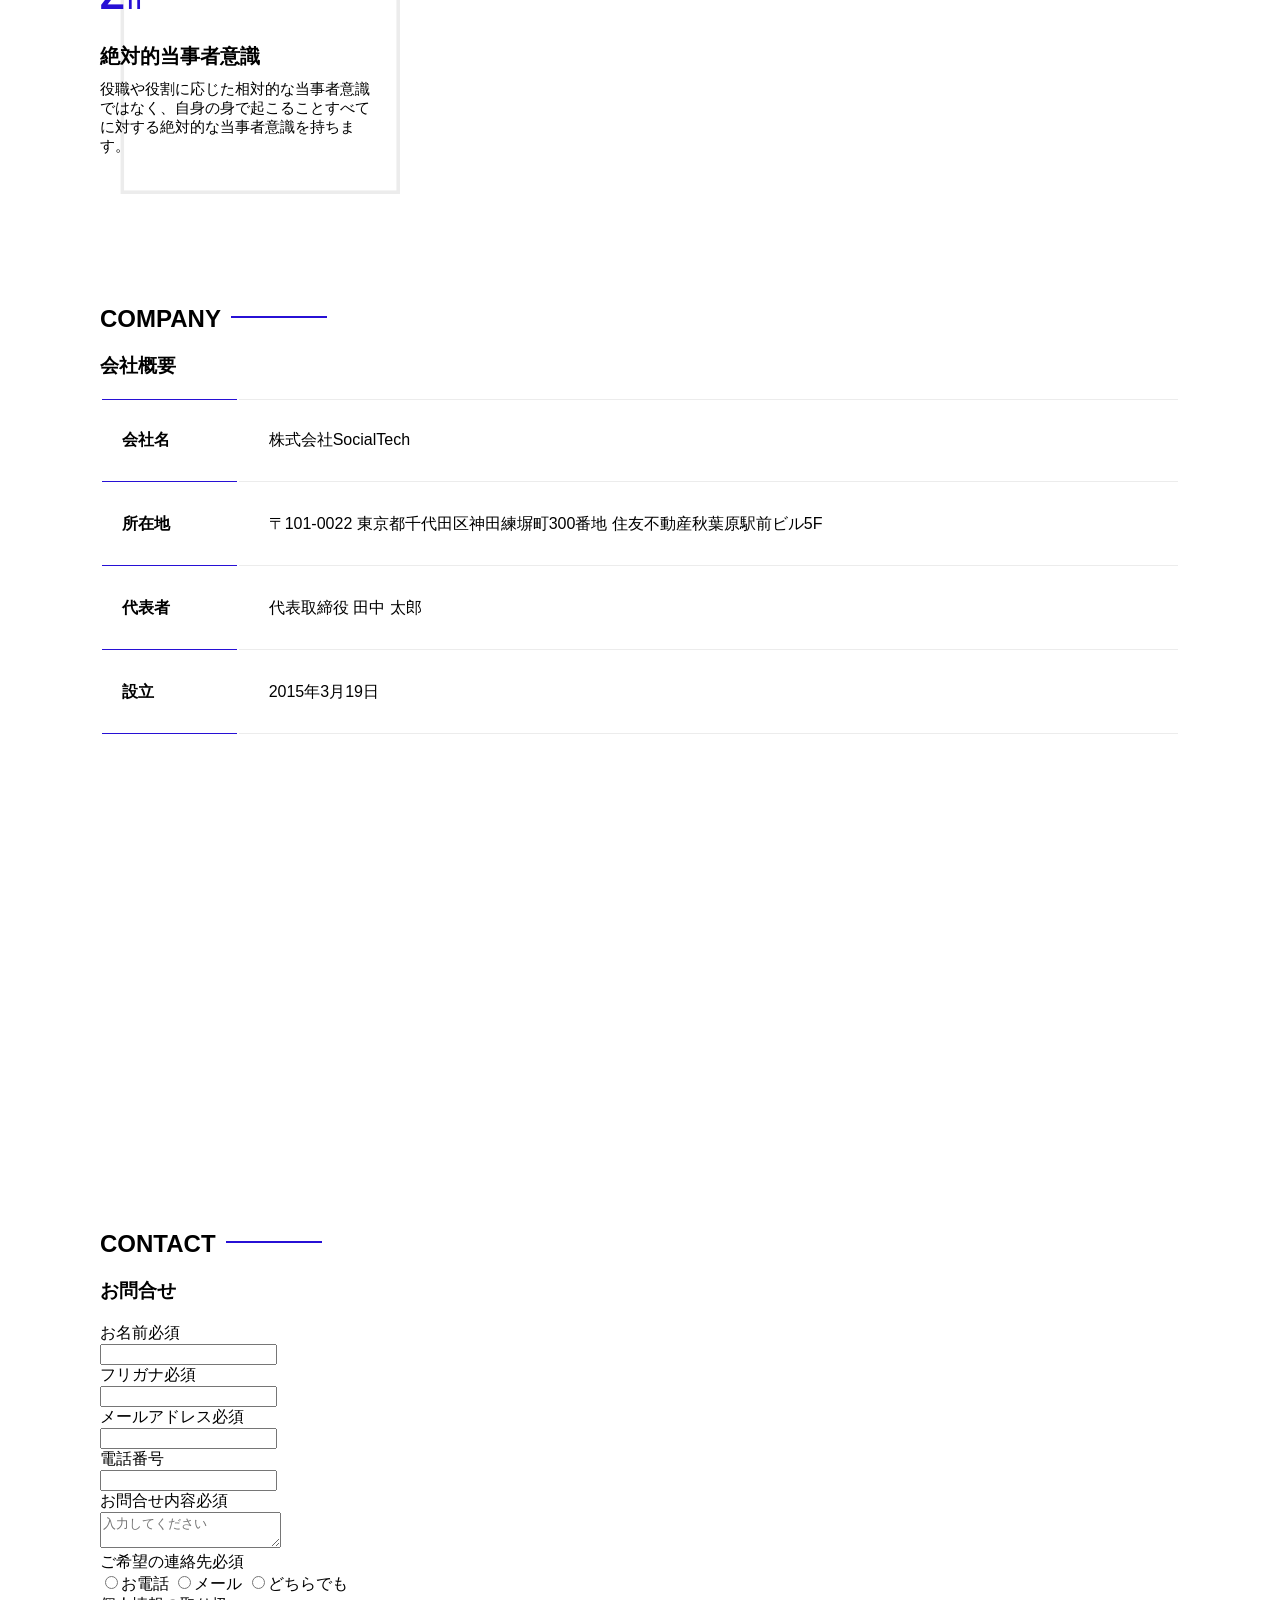
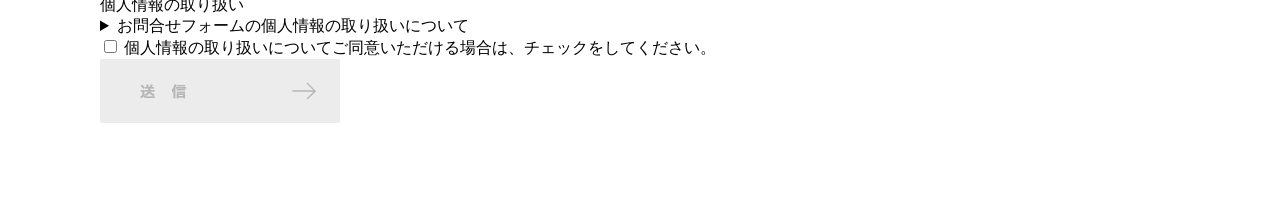
==== commit adbba0e6: "contact form のHTML型を作成" ====
--- a/index.html
+++ b/index.html
@@ -136,14 +136,14 @@
                 <h2>VISION</h2>
                 <h3>7つの行動指針</h3>
                 <div id="visionItems">
-            <!--　ここにvisionItemsが入ります -->
+                    <!--　ここにvisionItemsが入ります -->
                 </div>
             </section>
 
             <!-- ここまでVISION -->
 
             <!-- ここからCOMPANY -->
-             <section id="company">
+            <section id="company">
                 <h2 class="index-h2">COMPANY</h2>
                 <h3>会社概要</h3>
 
@@ -167,11 +167,126 @@
                 </table>
 
                 <iframe
-                src="https://www.google.com/maps/embed?pb=!1m18!1m12!1m3!1d3240.0688551336807!2d139.7720776771055!3d35.69992317258124!2m3!1f0!2f0!3f0!3m2!1i1024!2i768!4f13.1!3m3!1m2!1s0x60188fee13660e23%3A0x77137876edf742ac!2z5L2P5Y-L5LiN5YuV55Sj56eL6JGJ5Y6f6aeF5YmN44OT44Or!5e0!3m2!1sja!2sjp!4v1704858013291!5m2!1sja!2sjp"
-                style="border: 0;" rameborder="0" loading="lazy"
-                l></iframe>
-             </section>
+                    src="https://www.google.com/maps/embed?pb=!1m18!1m12!1m3!1d3240.0688551336807!2d139.7720776771055!3d35.69992317258124!2m3!1f0!2f0!3f0!3m2!1i1024!2i768!4f13.1!3m3!1m2!1s0x60188fee13660e23%3A0x77137876edf742ac!2z5L2P5Y-L5LiN5YuV55Sj56eL6JGJ5Y6f6aeF5YmN44OT44Or!5e0!3m2!1sja!2sjp!4v1704858013291!5m2!1sja!2sjp"
+                    style="border: 0;" rameborder="0" loading="lazy" l></iframe>
+            </section>
             <!-- ここまでCOMPANY -->
+
+            <!-- ここからContact -->
+            <section id="contact">
+                <h2 class="index-h2">CONTACT</h2>
+                <h3>お問合せ</h3>
+                <form action="">
+                    <div class="formItem">
+                        <div class="contact-heading">
+                            <lavel class="contact-label">お名前<span class="contact-span">必須</span></lavel>
+                        </div>
+                        <div>
+                            <input type="text" class="contact-textbox">
+                        </div>
+                    </div>
+                    <div class="formItem">
+                        <div class="contact-heading">
+                            <lavel class="contact-label">フリガナ<span class="contact-span">必須</span></lavel>
+                        </div>
+                        <div>
+                            <input type="text" class="contact-textbox">
+                        </div>
+                    </div>
+                    <div class="formItem">
+                        <div class="contact-heading">
+                            <lavel class="contact-label">メールアドレス<span class="contact-span">必須</span></lavel>
+                        </div>
+                        <div>
+                            <input type="text" class="contact-textbox">
+                        </div>
+                    </div>
+                    <div class="formItem">
+                        <div class="contact-heading">
+                            <lavel class="contact-label">電話番号</lavel>
+                        </div>
+                        <div>
+                            <input type="text" class="contact-textbox">
+                        </div>
+                    </div>
+                    <div class="formItem">
+                        <div class="contact-heading">
+                            <label for="" class="contact-label">お問合せ内容<span class="contact-span">必須</span></label>
+                        </div>
+                        <div>
+                            <textarea name="message" placeholder="入力してください" class="contact-textarea"></textarea>
+                        </div>
+                    </div>
+                    <div class="formItem">
+                        <div class="contact-heading">
+                            <label for="" class="contact-label">ご希望の連絡先<span class="contact-span">必須</span></label>
+                        </div>
+                        <div>
+                            <input type="radio" class="radiobutton" value="tel"
+                                name="contact checked"><label>お電話</label>
+                            <input type="radio" class="radiobutton" value="tel"
+                                name="contact checked"><label>メール</label>
+                            <input type="radio" class="radiobutton" value="tel"
+                                name="contact checked"><label>どちらでも</label>
+                        </div>
+                    </div>
+
+                    <div class="contact-agree">
+                        <div>
+                            <div class="contact-heading"><label class="contact-label">個人情報の取り扱い</label></div>
+                        </div>
+                        <div>
+                            <details>
+                                <summary>お問合せフォームの個人情報の取り扱いについて</summary>
+                                <div>
+                                    <dl>
+                                        <dt>１．組織の名称又は氏名</dt>
+                                        <dd>株式会社SocialTech</dd>
+                                        <dt>２．個人情報保護管理者（若しくはその代理人）の氏名又は職名、所属及び連絡先</dt>
+                                        <dd>
+                                            <p>鈴木 一郎 コーポレート部</p>
+                                            <p>メールアドレス：samurai@example.com</p>
+                                            <p>TEL：03-1234-5678</p>
+                                        </dd>
+                                        <dt>３．個人情報の利用目的</dt>
+                                        <dd>
+                                            <ul>
+                                                <li>本サービス及び本サービスに関連する情報の提供又はそれらに関する連絡のため</li>
+                                                <li>ユーザーの本人確認のため</li>
+                                                <li>当社サービスのご案内のため</li>
+                                                <li>当社の商品等の広告または宣伝（電子メールによるものを含むものとします。）</li>
+                                            </ul>
+                                        </dd>
+                                        <dt>４．個人情報の取り扱い業務の委託</dt>
+                                        <dd>個人情報の取扱業務の全部または一部を外部に業務委託する場合があります。その際、弊社は、個人情報を適切に保護できる管理体制を敷き実行していることを条件として委託先を厳選したうえで、機密保持契約を委託先と締結し、お客様の個人情報を厳密に管理させます。
+                                        </dd>
+                                        <dt>５．個人情報の開示等の請求</dt>
+                                        <dd>
+                                            お客様は、弊社に対してご自身の個人情報の開示等（利用目的の通知、開示、内容の訂正・追加・削除、利用の停止または消去、第三者への提供の停止）に関して、当社問合わせ窓口に申し出ることができます。<br>
+                                            その際、弊社はお客様ご本人を確認させていただいたうえで、合理的な期間内に対応いたします。<br>
+                                            なお、個人情報に関する弊社問合わせ先は、次の通りです。
+                                        </dd>
+                                        <dd>
+                                            <p>株式会社SocialTech　個人情報問合せ窓口</p>
+                                            <p>〒150-0043　東京都千代田区神田練塀町300番地 住友不動産秋葉原駅前ビル5F</p>
+                                            <p>メールアドレス：samurai@example.com　TEL：03-1234-5678</p>
+                                        </dd>
+                                        <dt>６．個人情報を提供されることの任意性について</dt>
+                                        <dd>お客様がご自身の個人情報を弊社に提供されるか否かは、お客様のご判断によりますが、もしご提供されない場合には、適切なサービスが提供できない場合がありますので予めご了承ください。
+                                        </dd>
+                                    </dl>
+                                </div>
+                            </details>
+                            <input type="checkbox" name="agree">
+                            <span>個人情報の取り扱いについてご同意いただける場合は、チェックをしてください。</span>
+                        </div>
+                    </div><!-- contact-agree -->
+                    <input type="image" src="images/button-submit.png" alt="送信する">
+                </form>
+            </section>
+            <!-- ここまでContact -->
+
+
         </article>
     </main>
 
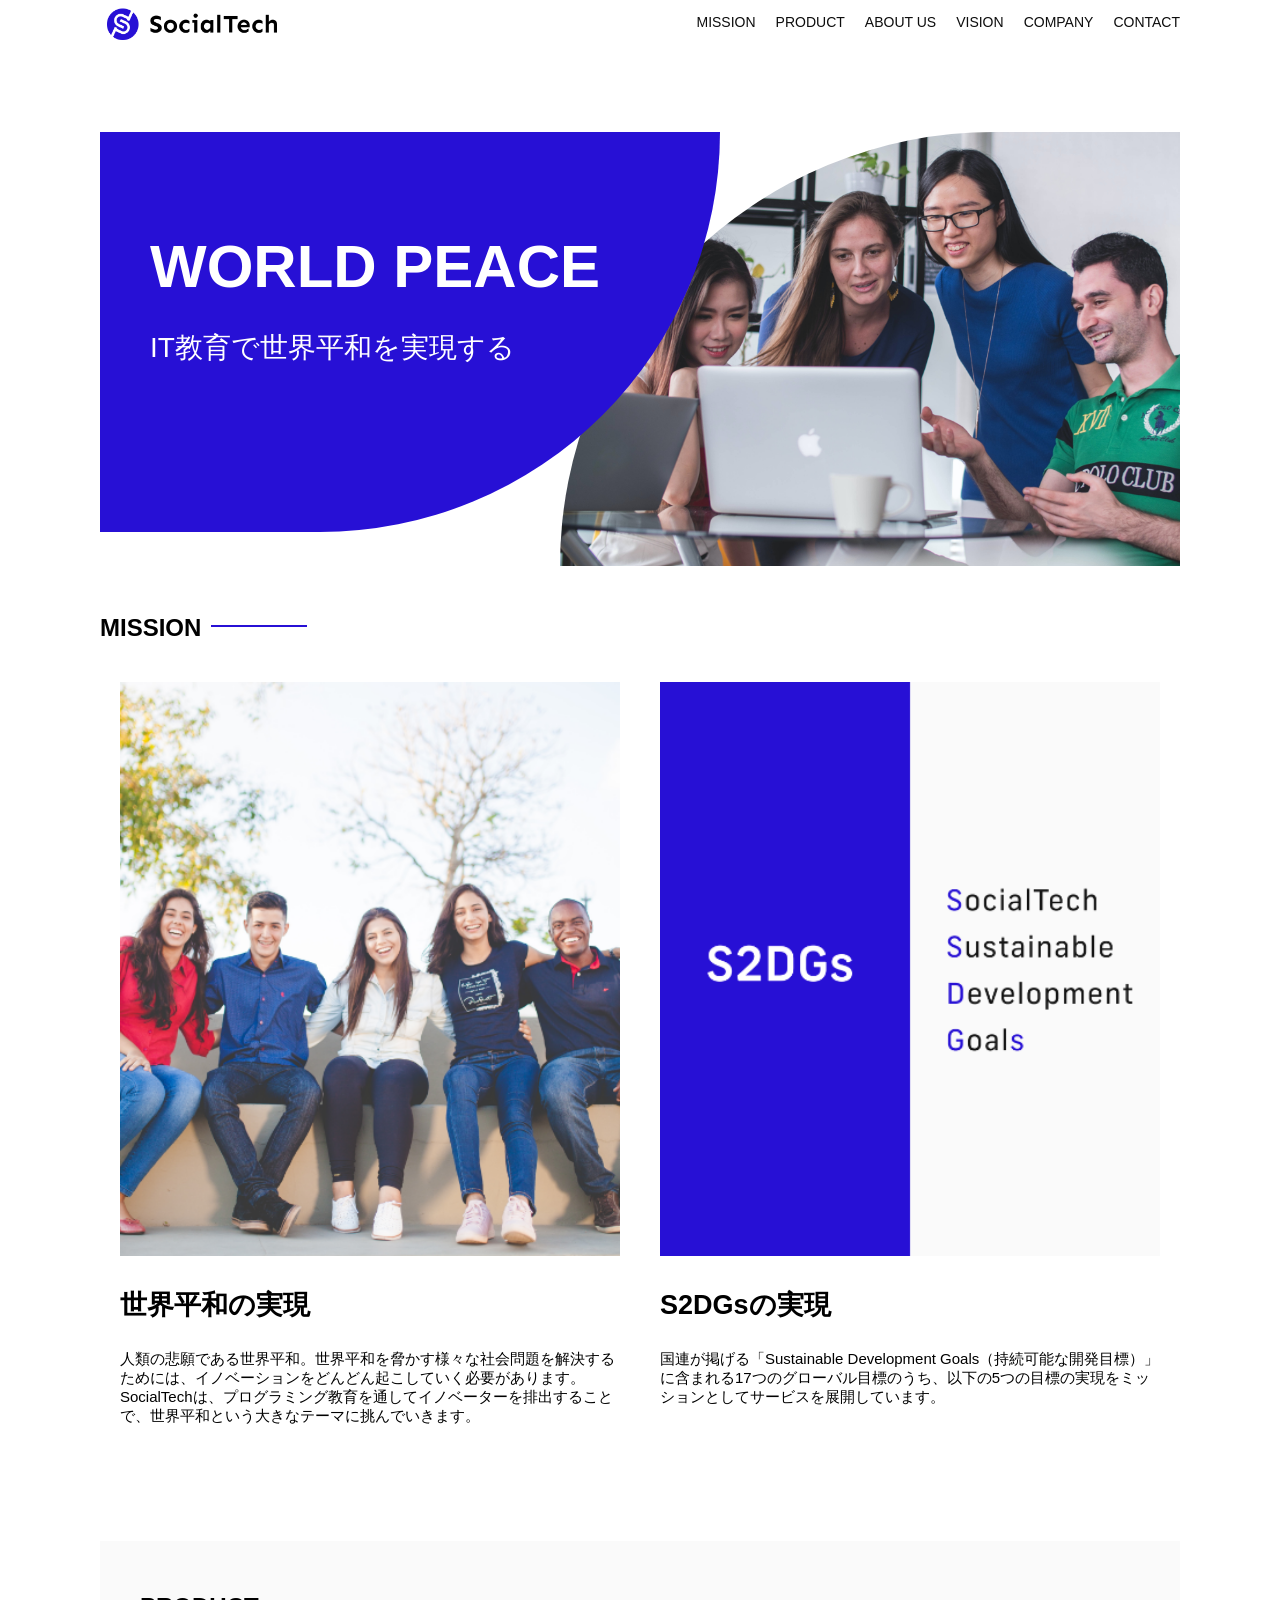
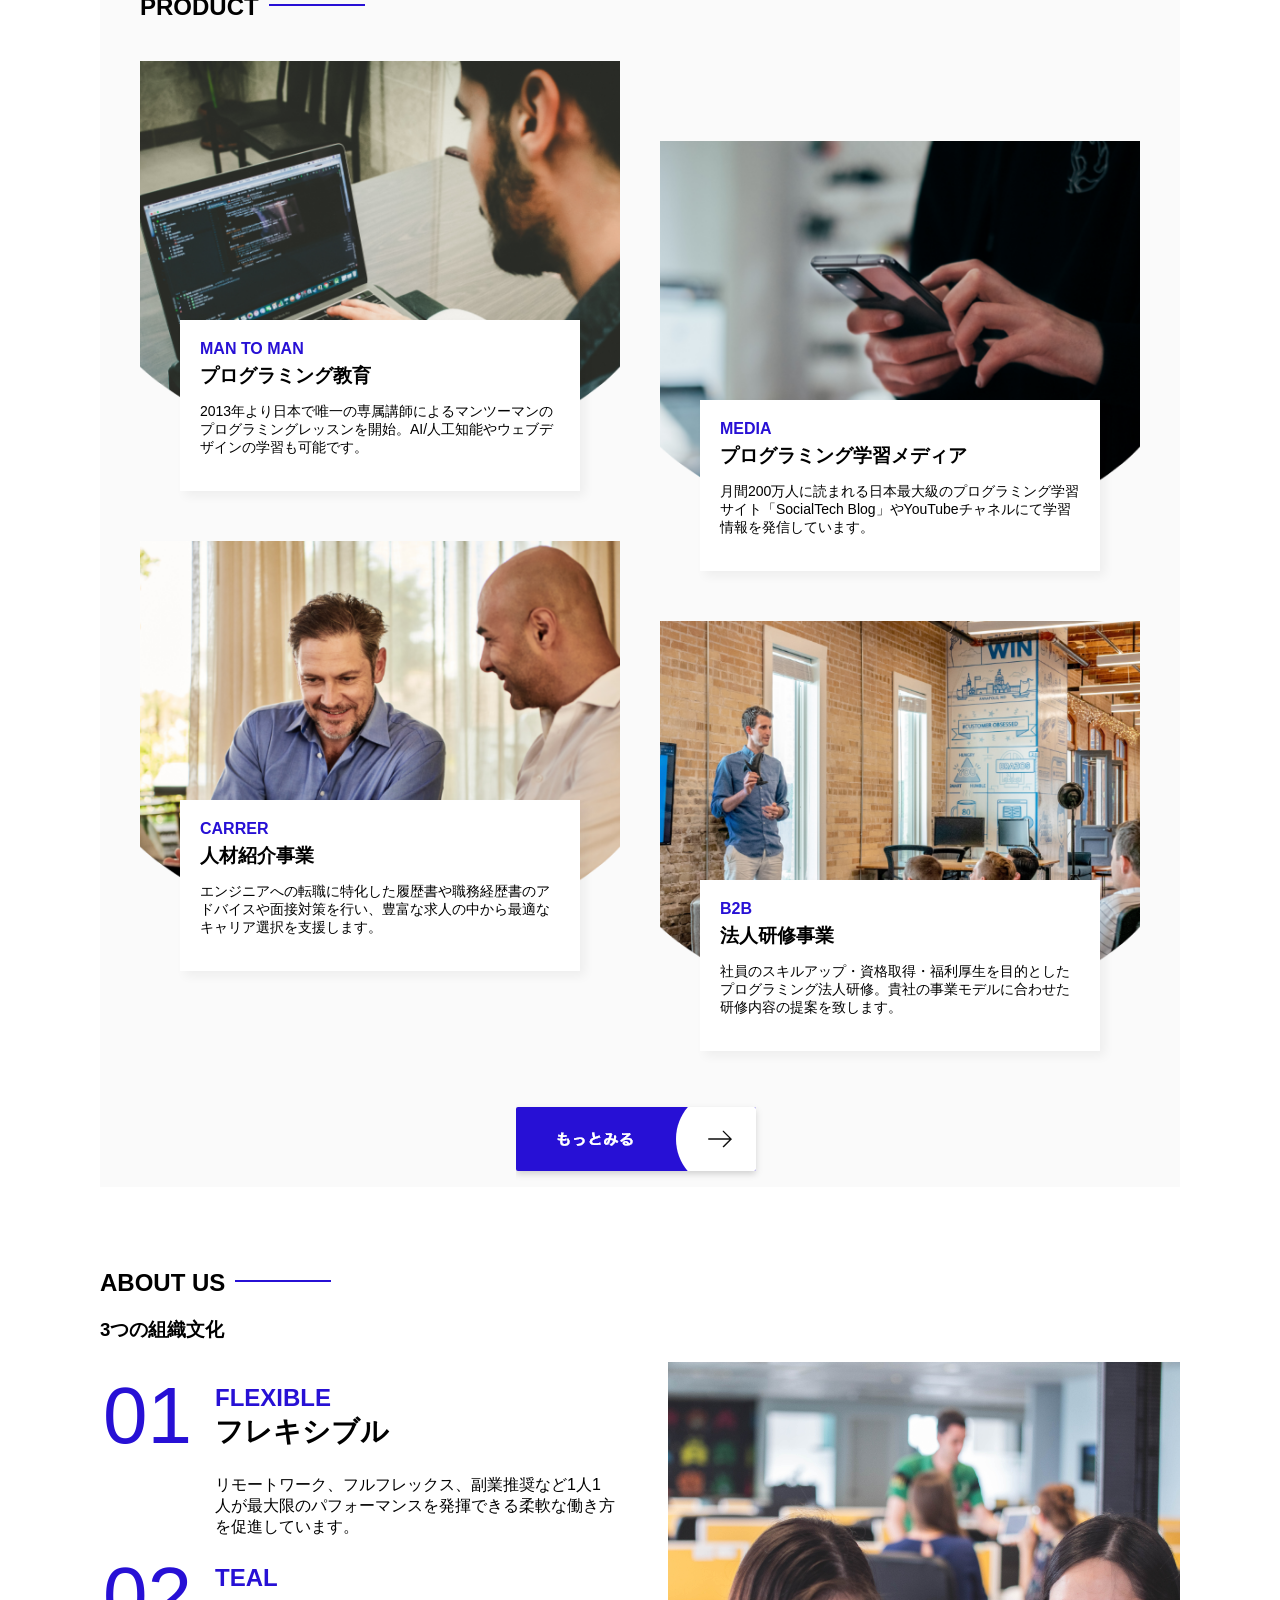
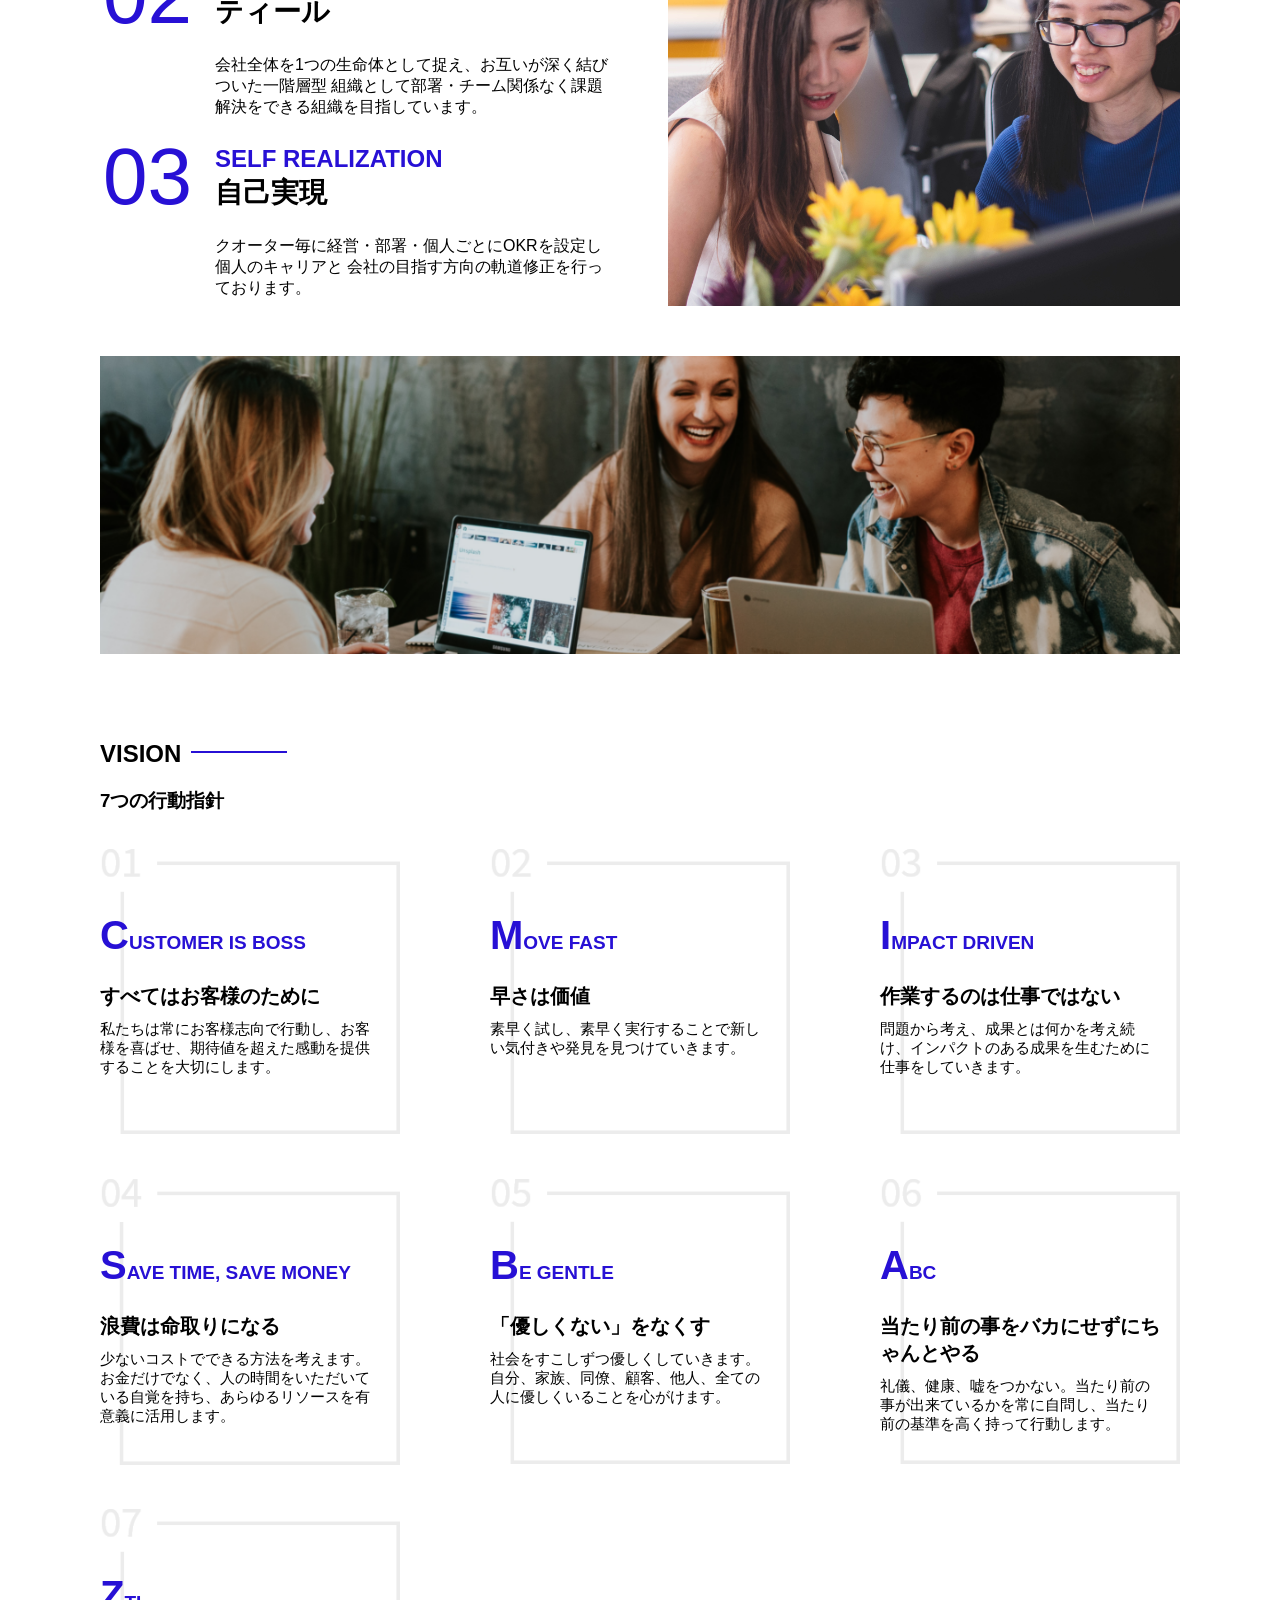
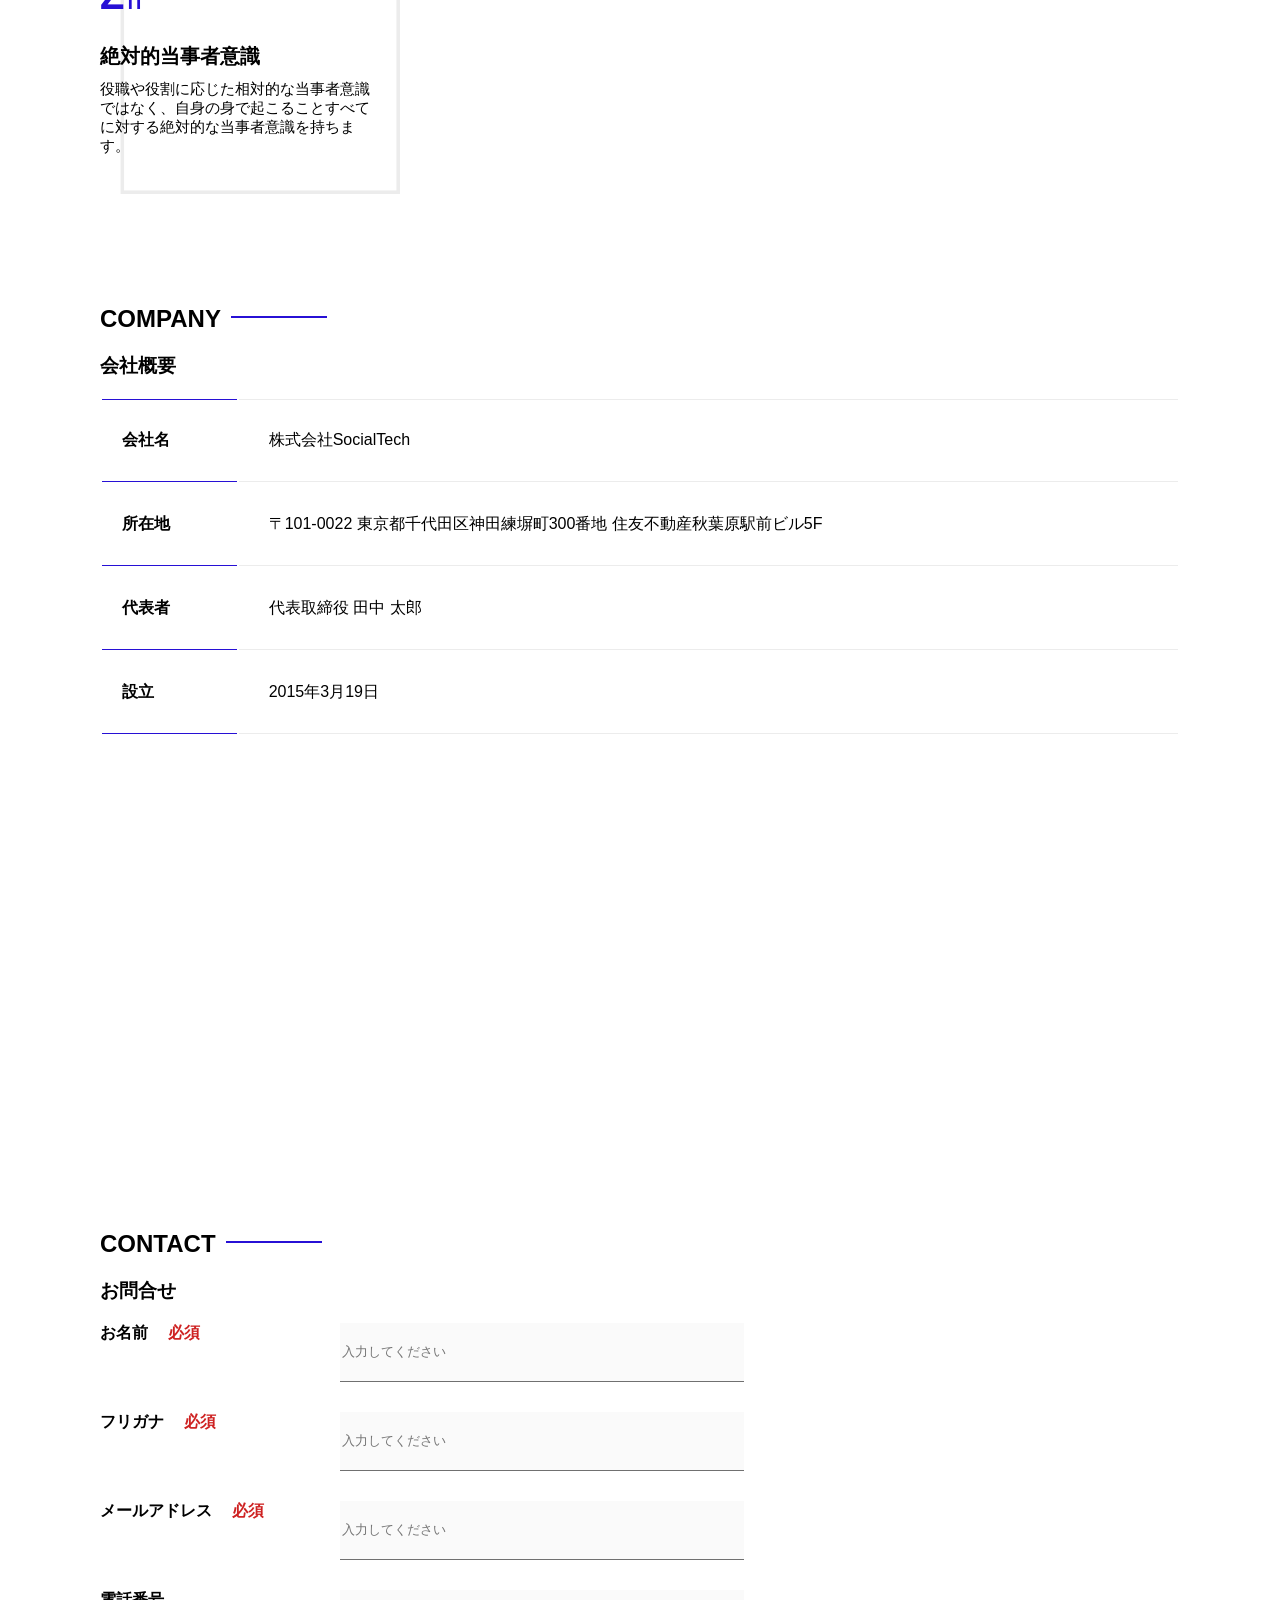
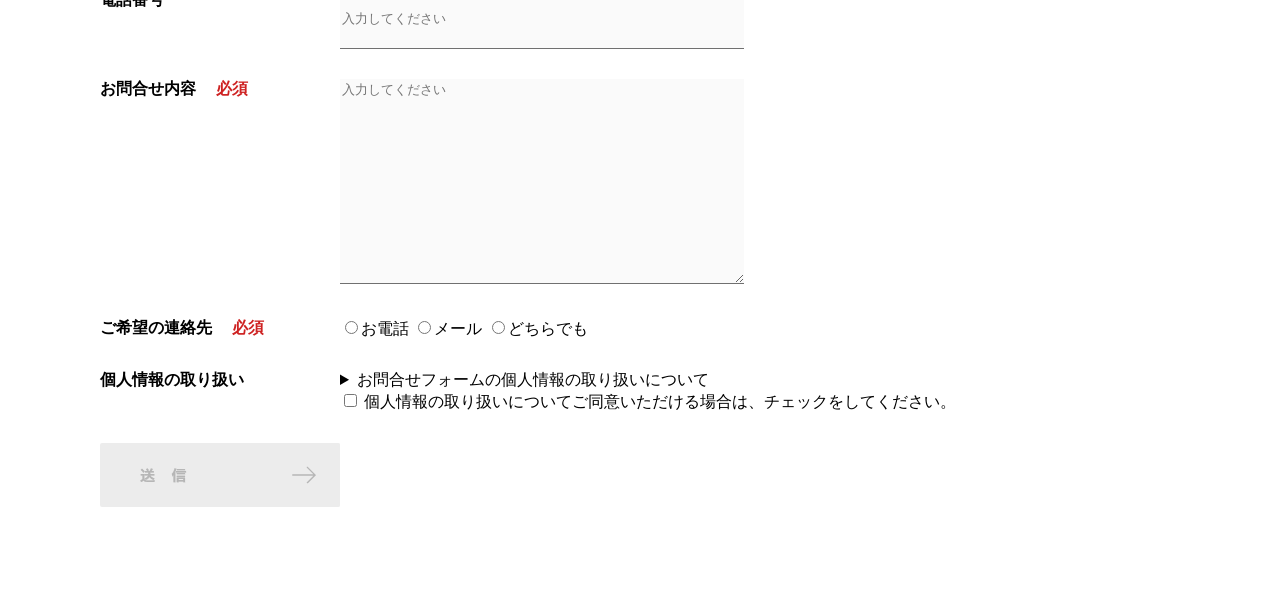
==== commit d1695399: "お問合せフォームの作成が完了" ====
--- a/index.html
+++ b/index.html
@@ -182,7 +182,7 @@
                             <lavel class="contact-label">お名前<span class="contact-span">必須</span></lavel>
                         </div>
                         <div>
-                            <input type="text" class="contact-textbox">
+                            <input type="text" class="contact-textbox"  placeholder="入力してください">
                         </div>
                     </div>
                     <div class="formItem">
@@ -190,7 +190,7 @@
                             <lavel class="contact-label">フリガナ<span class="contact-span">必須</span></lavel>
                         </div>
                         <div>
-                            <input type="text" class="contact-textbox">
+                            <input type="text" class="contact-textbox"  placeholder="入力してください">
                         </div>
                     </div>
                     <div class="formItem">
@@ -198,7 +198,7 @@
                             <lavel class="contact-label">メールアドレス<span class="contact-span">必須</span></lavel>
                         </div>
                         <div>
-                            <input type="text" class="contact-textbox">
+                            <input type="text" class="contact-textbox"  placeholder="入力してください">
                         </div>
                     </div>
                     <div class="formItem">
@@ -206,7 +206,7 @@
                             <lavel class="contact-label">電話番号</lavel>
                         </div>
                         <div>
-                            <input type="text" class="contact-textbox">
+                            <input type="text" class="contact-textbox"  placeholder="入力してください">
                         </div>
                     </div>
                     <div class="formItem">
--- a/style.css
+++ b/style.css
@@ -2,6 +2,7 @@
     --main-color: #ffffff;
     --mainBg-color: #2710d5;
     --section-bgColor: #fafafa;
+    --contact-bd-color: #707070;
 }
 
 p {
@@ -332,3 +333,69 @@
     }
 }
 
+#contact {
+    form {
+        & > div {
+         display: flex;
+         flex-direction: row;
+         flex-wrap: wrap;
+         padding-bottom: 30px;
+        }
+
+        .contact-heading {
+            width: 240px;
+            align-self: left;
+
+            .contact-span {
+                color: #ce2222;
+                margin-left: 20px;
+                font-weight: bold;
+            }
+        }
+
+        .contact-label {
+            font-weight: bold;
+        }
+
+        .contact-textbox {
+            border: none;
+            border-bottom: 1px #707070 solid;
+            background-color: var(--section-bgColor);
+            width: 400px;
+            height: 56px;
+        }
+
+        .contact-textarea {
+            border: none;
+            width: 400px;
+            height: 200px;
+            border-bottom: 1px var(--contact-bd-color) solid;
+            background-color: var(--section-bgColor);
+        }
+    }
+
+    .contact-agree {
+
+        dt {
+            font-weight: bold;
+        }
+
+        dd {
+            margin-bottom: 16px;
+
+            p {
+                margin-left: 0;
+            }
+
+            ul {
+                padding-left: 0;
+
+                li {
+                    margin-bottom: 0;
+                    list-style: none;
+                }
+            }
+        }
+
+    }
+}
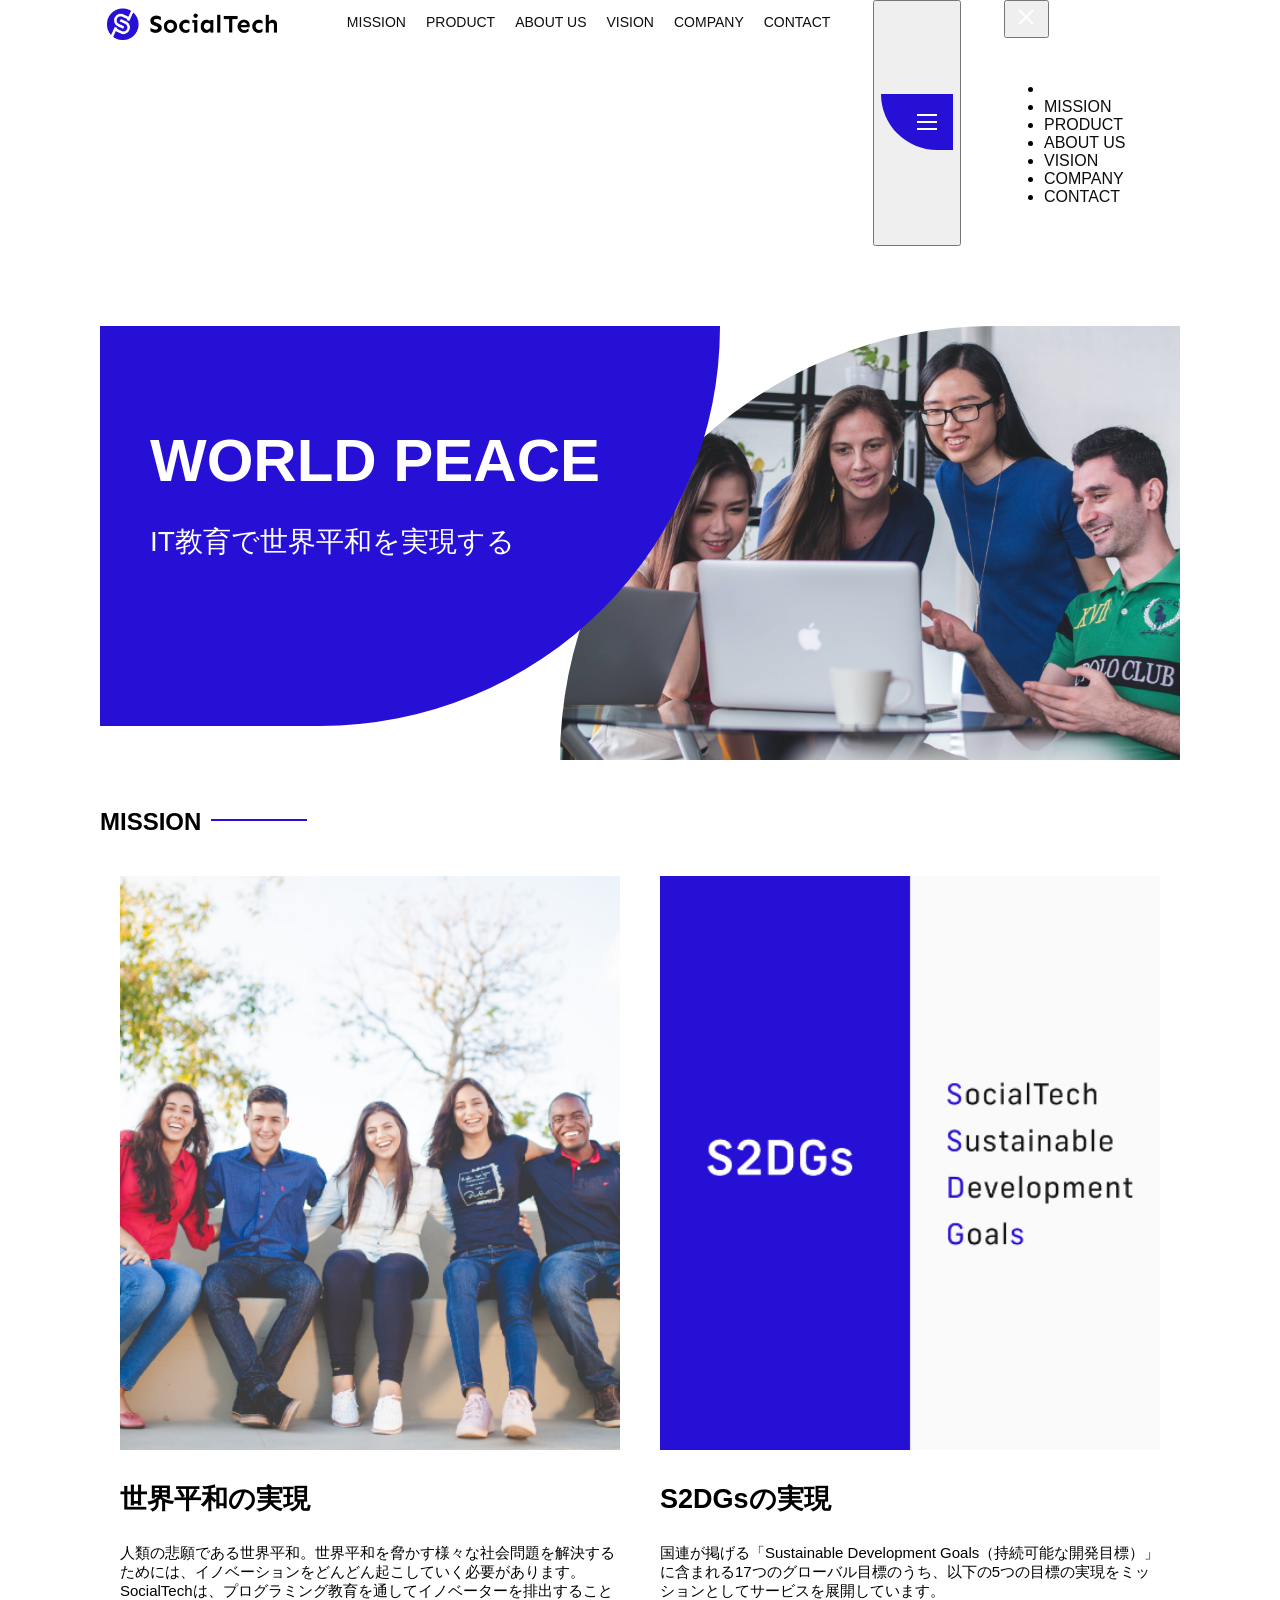
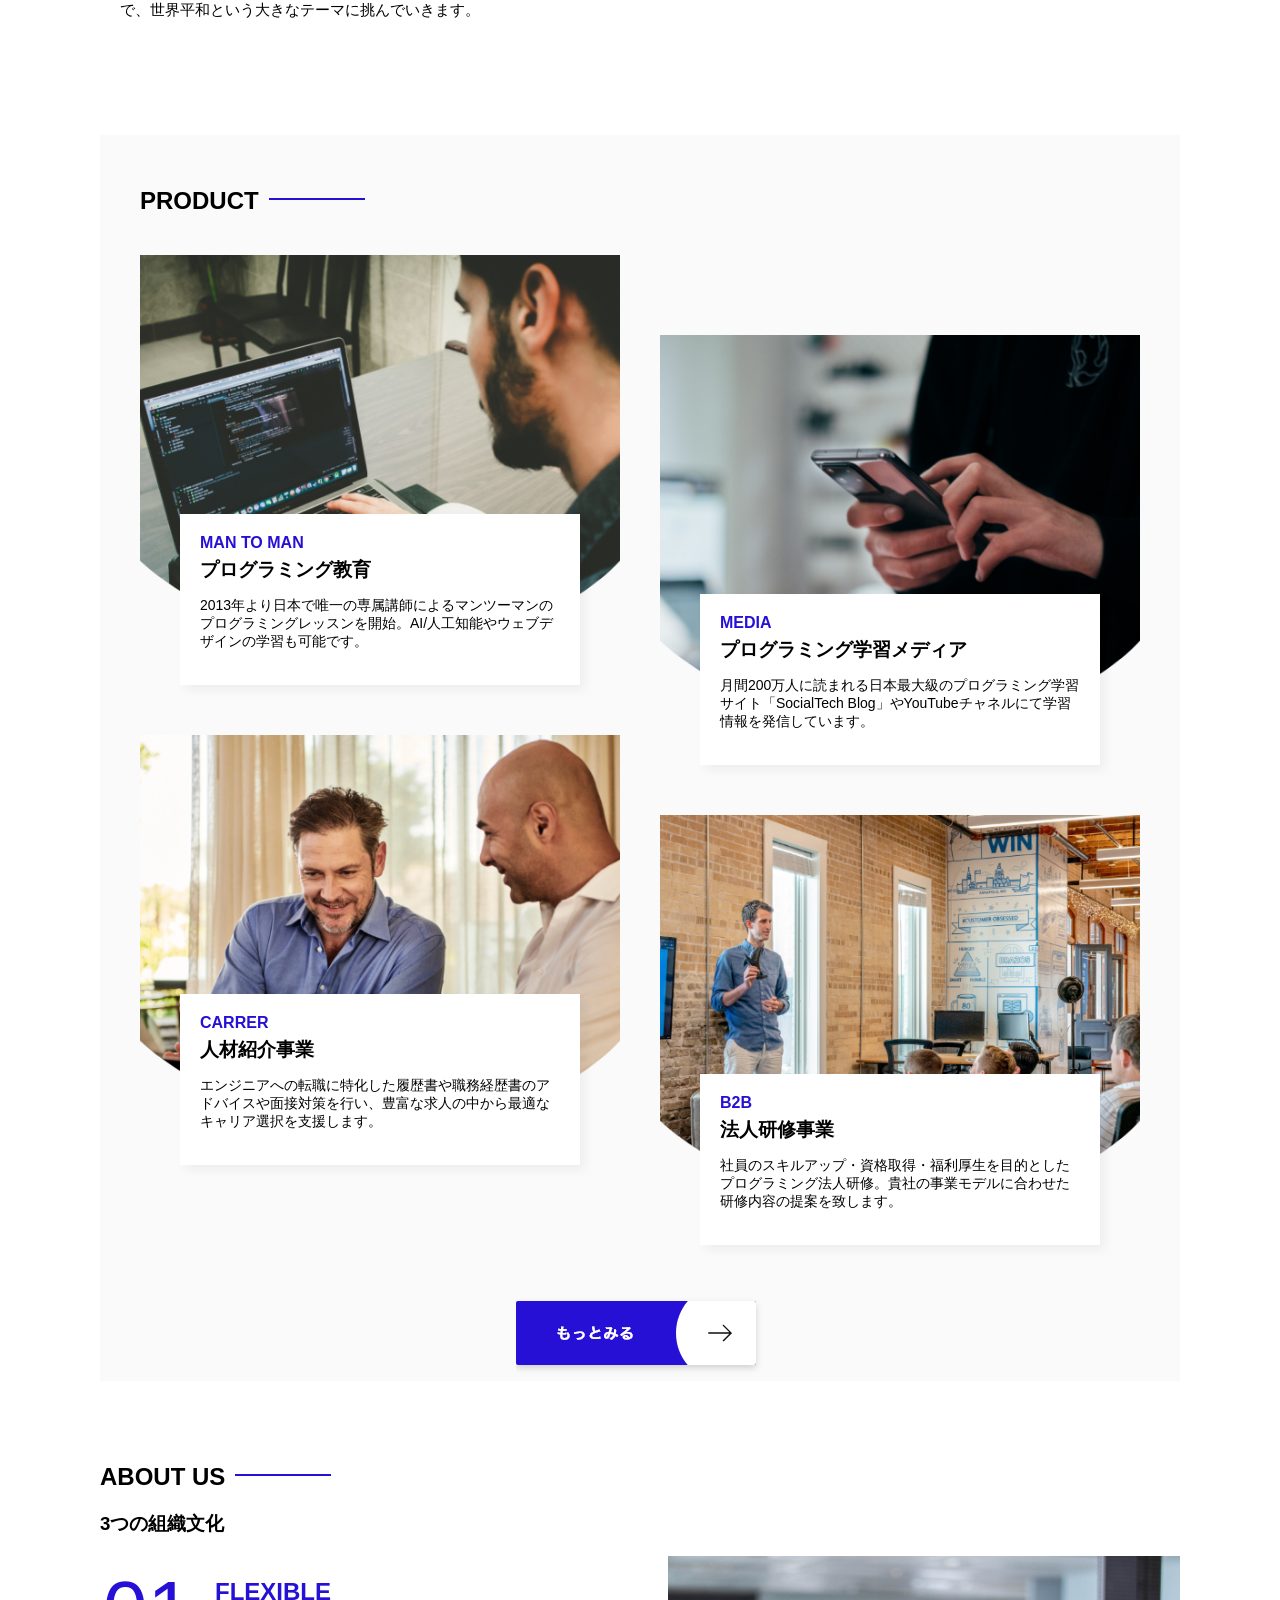
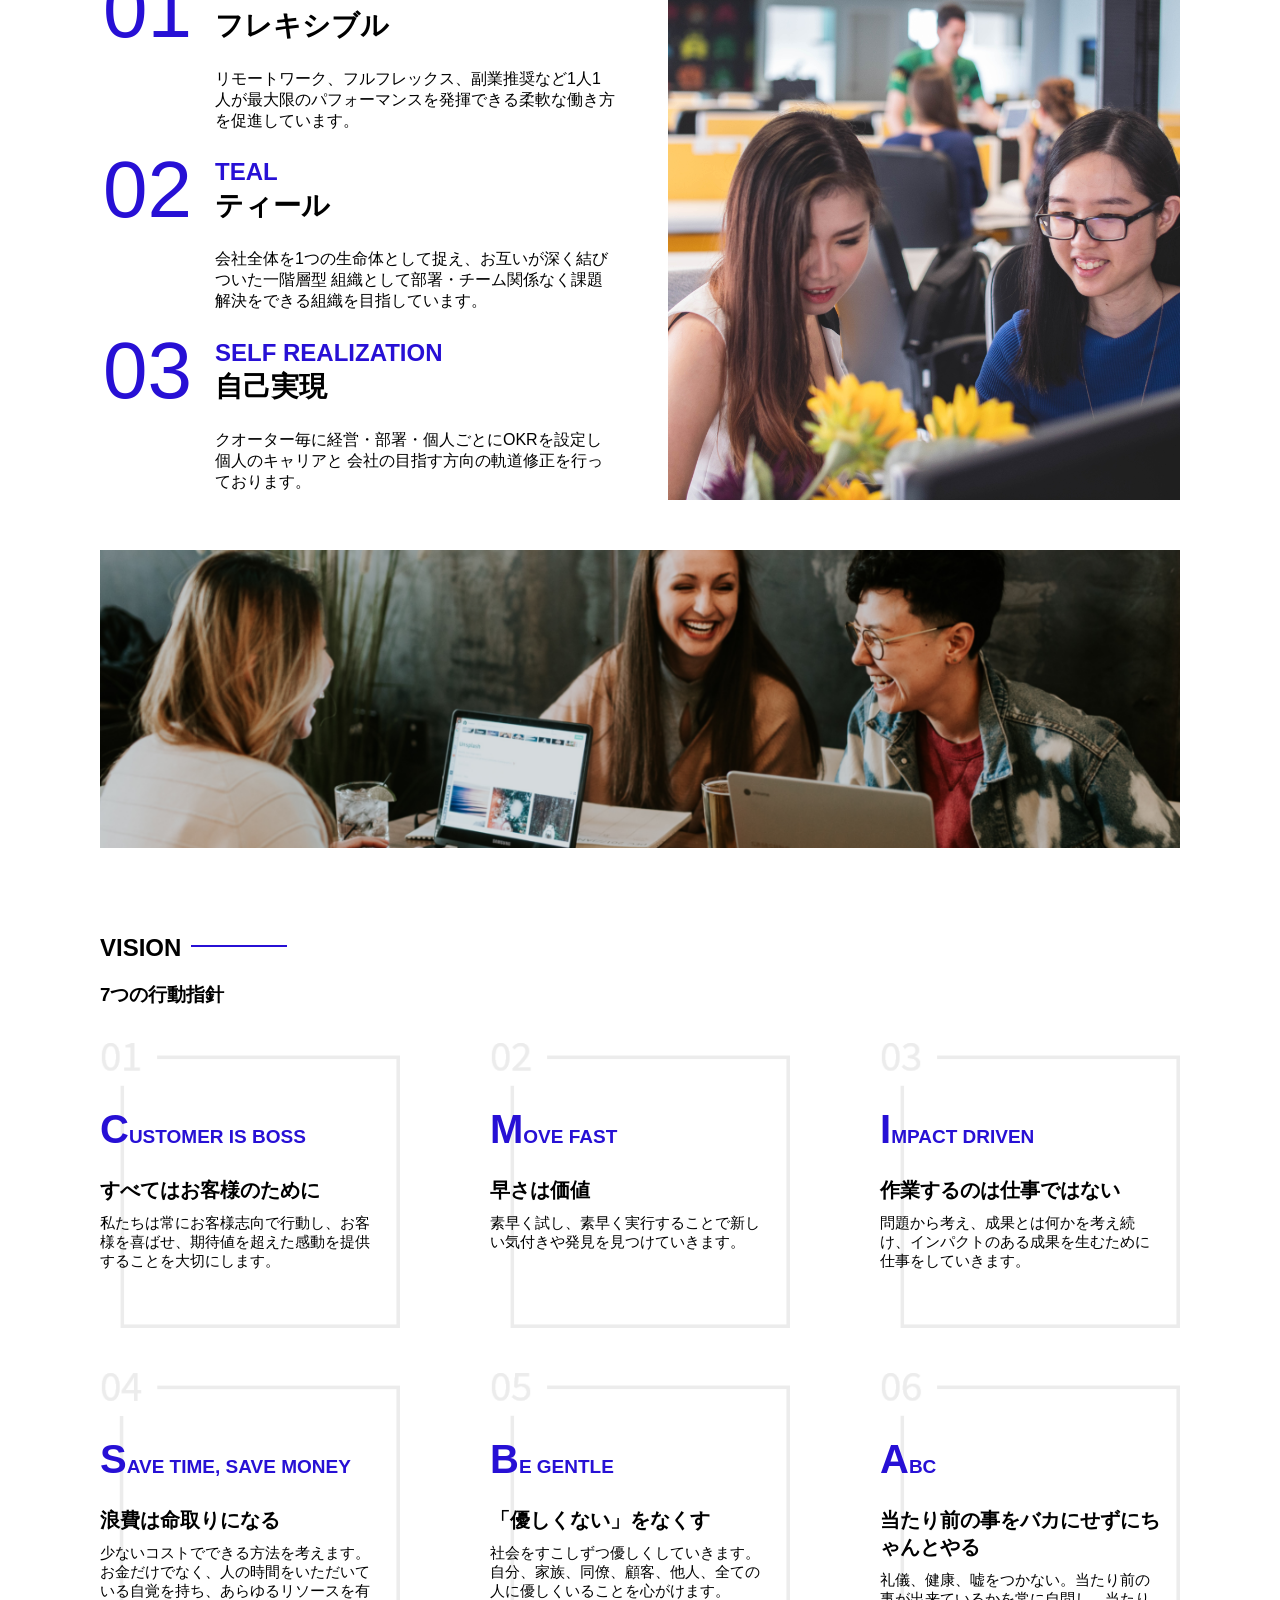
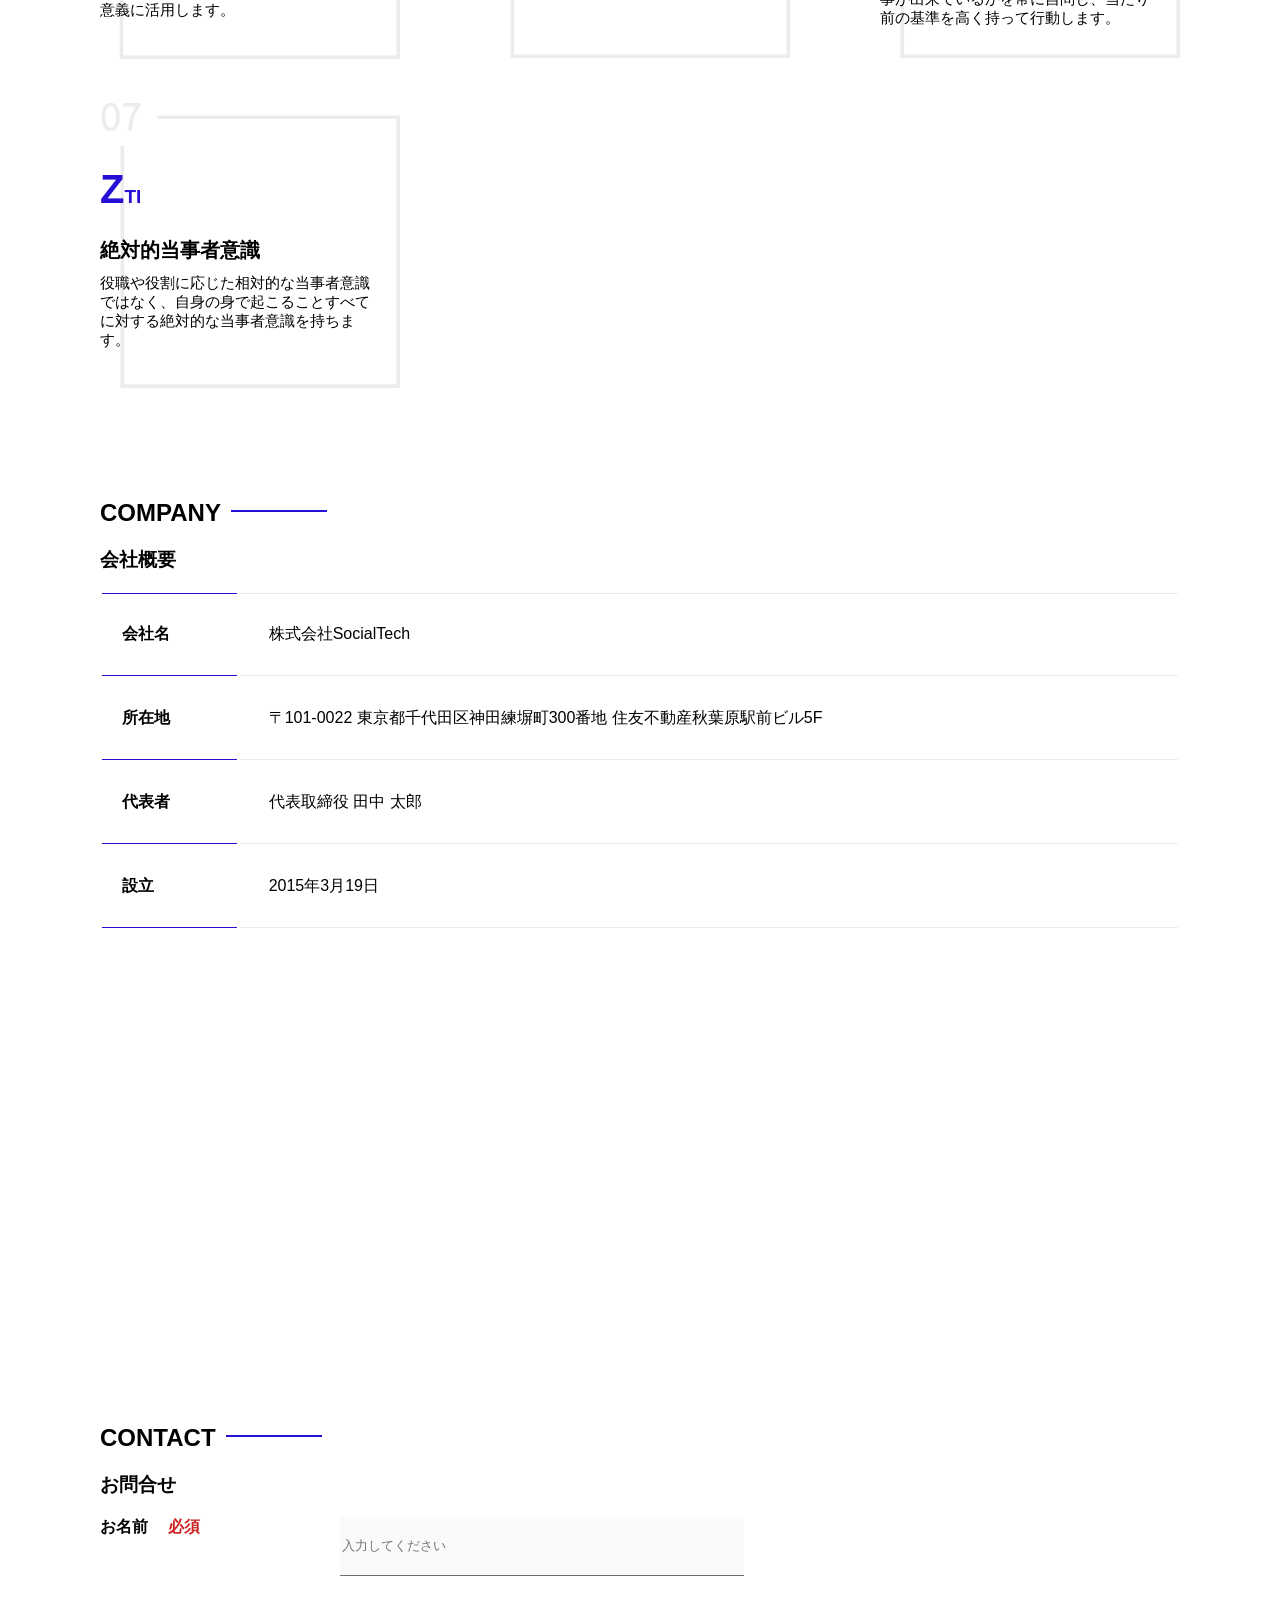
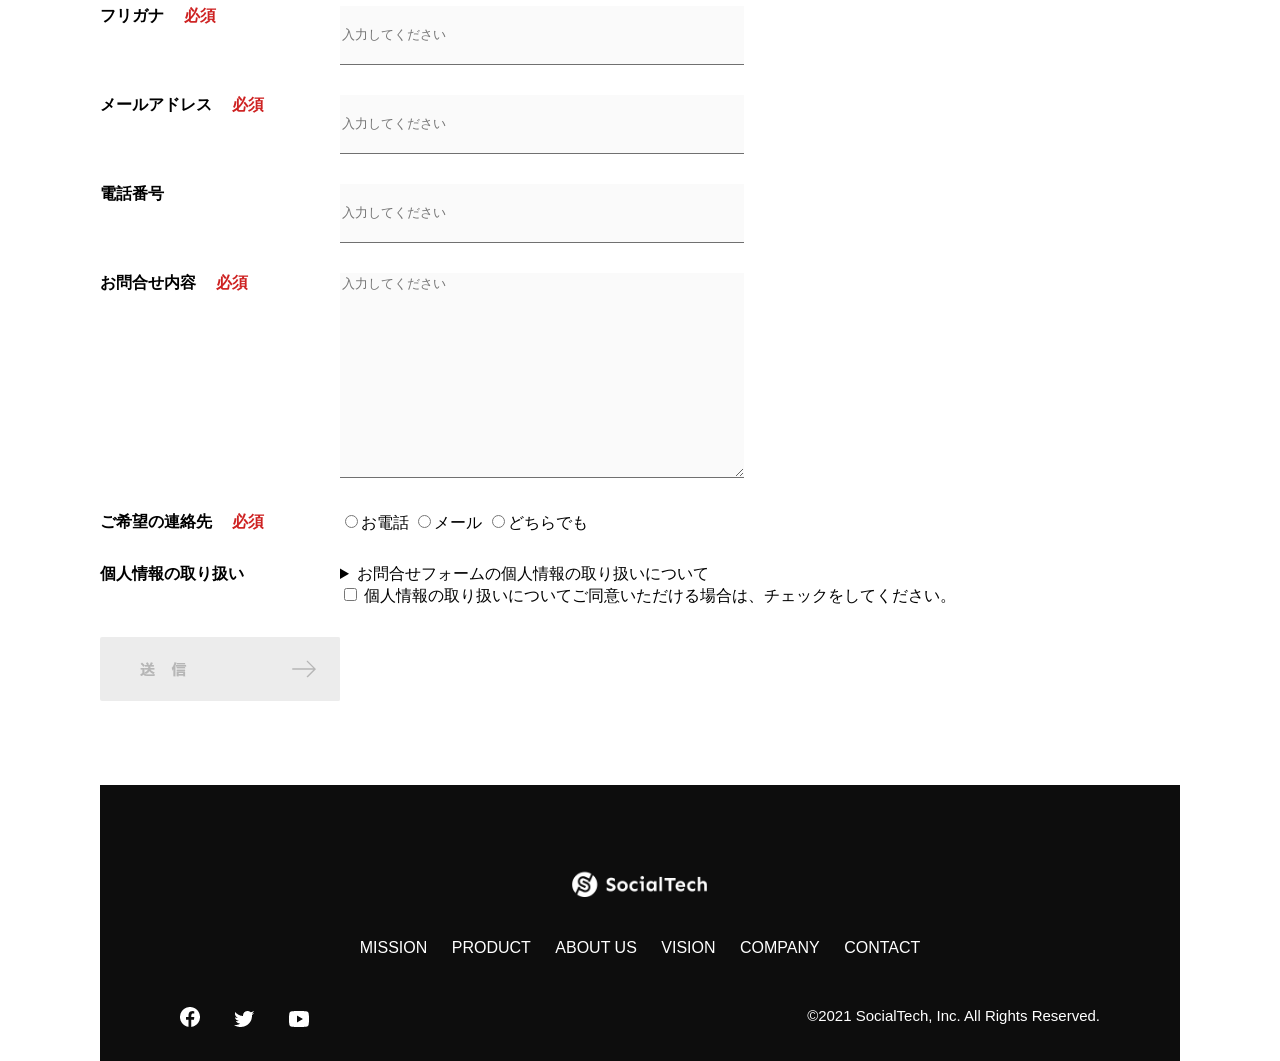
==== commit 71338218: "5/7 18:30時点での進捗" ====
--- a/index.html
+++ b/index.html
@@ -15,7 +15,7 @@
             <img src="images/logo.png" alt="トップページに戻る">
         </a>
 
-        <nav>
+        <nav class="nav-pc">
             <ul>
                 <li><a href="mission.html">MISSION</a></li>
                 <li><a href="product.html">PRODUCT</a></li>
@@ -25,6 +25,44 @@
                 <li><a href="index.html#content">CONTACT</a></li>
             </ul>
         </nav>
+
+        <!-- スマホ用ハンバーガーーボタン -->
+        <button id="menu-sp-btn" onclick="openSpMenu">
+            <img src="images/button-menu.png" alt="ナビゲーションを開く">
+        </button>
+
+        <!-- スマホ用ナビゲーション -->
+        <div id="nav-sp"t>
+            <button id="close">
+                <img src="images/button-close.png" alt="ナビゲーションを閉じる">
+            </button>
+            <nav>
+                <ul>
+                    <li>
+                        <a href="index.html" id="logo-sp">
+                            <img src="images/logo-sp.png" alt="トップページに戻る">
+                        </a>
+                    </li>
+                    <li><a href="mission.html" class="menu">MISSION</a></li>
+                    <li><a href="product.html" class="menu">PRODUCT</a></li>
+                    <li><a href="index.html#abouts" class="menu">ABOUT US</a></li>
+                    <li><a href="index.html#vision" class="menu">VISION</a></li>
+                    <li><a href="index.html#company" class="menu">COMPANY</a></li>
+                    <li><a href="index.html#contact" class="menu">CONTACT</a></li>
+                </ul>
+            </nav>
+            <div id="sns">
+                <a href="https://www.facebook.com/sejuku2013">
+                    <img src="images/button-facebook.png" alt="Facebookのリンク">
+                </a>
+                <a href="https://twitter.com/samuraijuku">
+                    <img src="images/button-twitter.png" alt="Twitterのリンク">
+                </a>
+                <a href="https://www.youtube.com/channel/UCCFOQO5aDK0xXam4cUQXT8g">
+                    <img src="images/button-youtube.png" alt="YouTubeのリンク">
+                </a>
+            </div>
+        </div><!-- nav-sp -->
     </header>
 
     <main>
@@ -182,7 +220,7 @@
                             <lavel class="contact-label">お名前<span class="contact-span">必須</span></lavel>
                         </div>
                         <div>
-                            <input type="text" class="contact-textbox"  placeholder="入力してください">
+                            <input type="text" class="contact-textbox" placeholder="入力してください">
                         </div>
                     </div>
                     <div class="formItem">
@@ -190,7 +228,7 @@
                             <lavel class="contact-label">フリガナ<span class="contact-span">必須</span></lavel>
                         </div>
                         <div>
-                            <input type="text" class="contact-textbox"  placeholder="入力してください">
+                            <input type="text" class="contact-textbox" placeholder="入力してください">
                         </div>
                     </div>
                     <div class="formItem">
@@ -198,7 +236,7 @@
                             <lavel class="contact-label">メールアドレス<span class="contact-span">必須</span></lavel>
                         </div>
                         <div>
-                            <input type="text" class="contact-textbox"  placeholder="入力してください">
+                            <input type="text" class="contact-textbox" placeholder="入力してください">
                         </div>
                     </div>
                     <div class="formItem">
@@ -206,7 +244,7 @@
                             <lavel class="contact-label">電話番号</lavel>
                         </div>
                         <div>
-                            <input type="text" class="contact-textbox"  placeholder="入力してください">
+                            <input type="text" class="contact-textbox" placeholder="入力してください">
                         </div>
                     </div>
                     <div class="formItem">
@@ -285,10 +323,34 @@
                 </form>
             </section>
             <!-- ここまでContact -->
-
-
         </article>
     </main>
+
+    <footer id="footer">
+        <div id="footer-logo">
+            <img src="images/logo-sp.png" alt="SocialTech">
+        </div>
+
+        <div id="footer-link">
+            <a href="mission.html">MISSION</a>
+            <a href="product.html">PRODUCT</a>
+            <a href="index.html#aboutus">ABOUT US</a>
+            <a href="index.html#vision">VISION</a>
+            <a href="index.html#company">COMPANY</a>
+            <a href="index.html#contact">CONTACT</a>
+        </div>
+
+        <div id="sns-footer">
+            <div class="sns-btns">
+                <a href="https://www.facebook.com/sejuku2013"><img src="images/button-facebook.png"
+                        alt="Facebookのリンク"></a>
+                <a href="https://twitter.com/samuraijuku"><img src="images/button-twitter.png" alt="Twitterのリンク"></a>
+                <a href="https://www.youtube.com/channel/UCCFOQO5aDK0xXam4cUQXT8g"><img src="images/button-youtube.png"
+                        alt="YouTubeのリンク"></a>
+            </div>
+            <p id="copyright">&copy;2021 SocialTech, Inc. All Rights Reserved.</p>
+        </div>
+    </footer>
 
     <script src="index.js">
     </script>
--- a/style.css
+++ b/style.css
@@ -42,7 +42,7 @@
         text-decoration: none;
     }
 
-    nav {
+    .nav-pc {
         font-size: 14px;
 
         ul {
@@ -59,6 +59,42 @@
             }
         }
     }
+
+    @media screen and (max-width: 767px) {
+
+        .nav-pc {
+            display: none;
+        }
+
+        #menu-sp-btn {
+            display: block;
+            background-color: transparent;
+            float: right;
+            padding: 0;
+            border: 0;
+
+        }
+
+        #nav-sp {
+            display: none;
+            position: fixed;
+            width: 100%;
+            height: 100%;
+            top: 0;
+            left: 0;
+            background-color: var(--mainBg-color);
+            z-index: 999;
+
+            #close {
+                position: absolute;
+                right: 0;
+                top: 0;
+            }
+
+        }
+    }
+
+
 }
 
 
@@ -266,7 +302,7 @@
             img {
                 width: 100%;
                 position: relative;
-                z-index: 30;                
+                z-index: 30;
             }
 
             div {
@@ -297,18 +333,20 @@
             }
         }
     }
-}/* vision */
+}
+
+/* vision */
 
 /* ここから */
 
-#company {    
+#company {
     #comapny-table {
         width: 100%;
-        
+
         .tableheader-first {
             border-top: var(--mainBg-color) 1px solid;
         }
-        
+
         .tableheader {
             text-align: left;
             padding: 20px;
@@ -335,11 +373,11 @@
 
 #contact {
     form {
-        & > div {
-         display: flex;
-         flex-direction: row;
-         flex-wrap: wrap;
-         padding-bottom: 30px;
+        &>div {
+            display: flex;
+            flex-direction: row;
+            flex-wrap: wrap;
+            padding-bottom: 30px;
         }
 
         .contact-heading {
@@ -389,6 +427,7 @@
 
             ul {
                 padding-left: 0;
+                list-style: none;
 
                 li {
                     margin-bottom: 0;
@@ -398,4 +437,42 @@
         }
 
     }
+}
+
+#footer {
+    background-color: #0d0d0d;
+    text-align: center;
+    padding: 80px 80px 30px 80px;
+
+    #footer-logo {
+        margin-bottom: 30px;
+    }
+
+    #footer-link {
+        margin-bottom: 50px;
+
+        a {
+            text-decoration: none;
+            margin: 10px;
+            color: var(--main-color);
+
+            &:hover {
+                text-decoration: underline;
+            }
+        }
+    }
+
+    #sns-footer {
+        display: flex;
+        justify-content: space-between;
+
+        a {
+            margin-right: 30px;
+        }
+
+        #copyright {
+            color: var(--main-color);
+            margin: 0;
+        }
+    }
 }
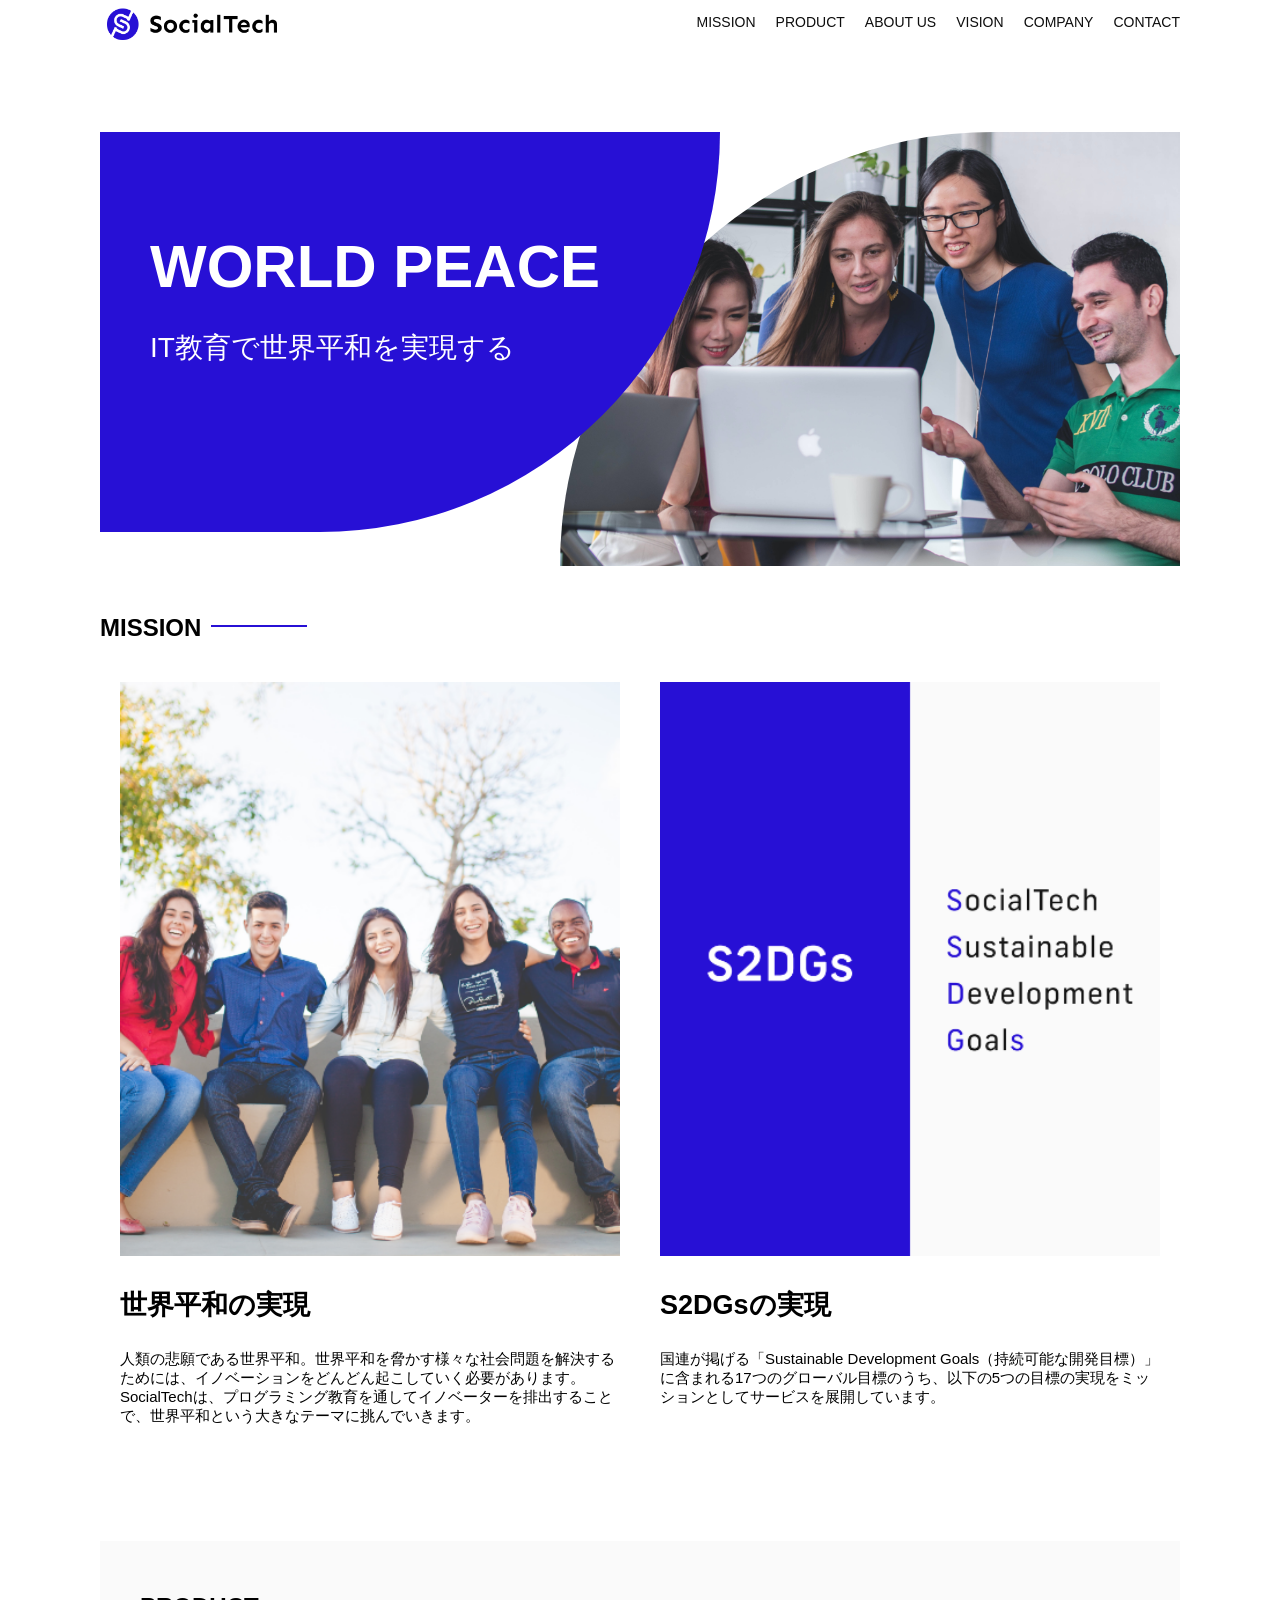
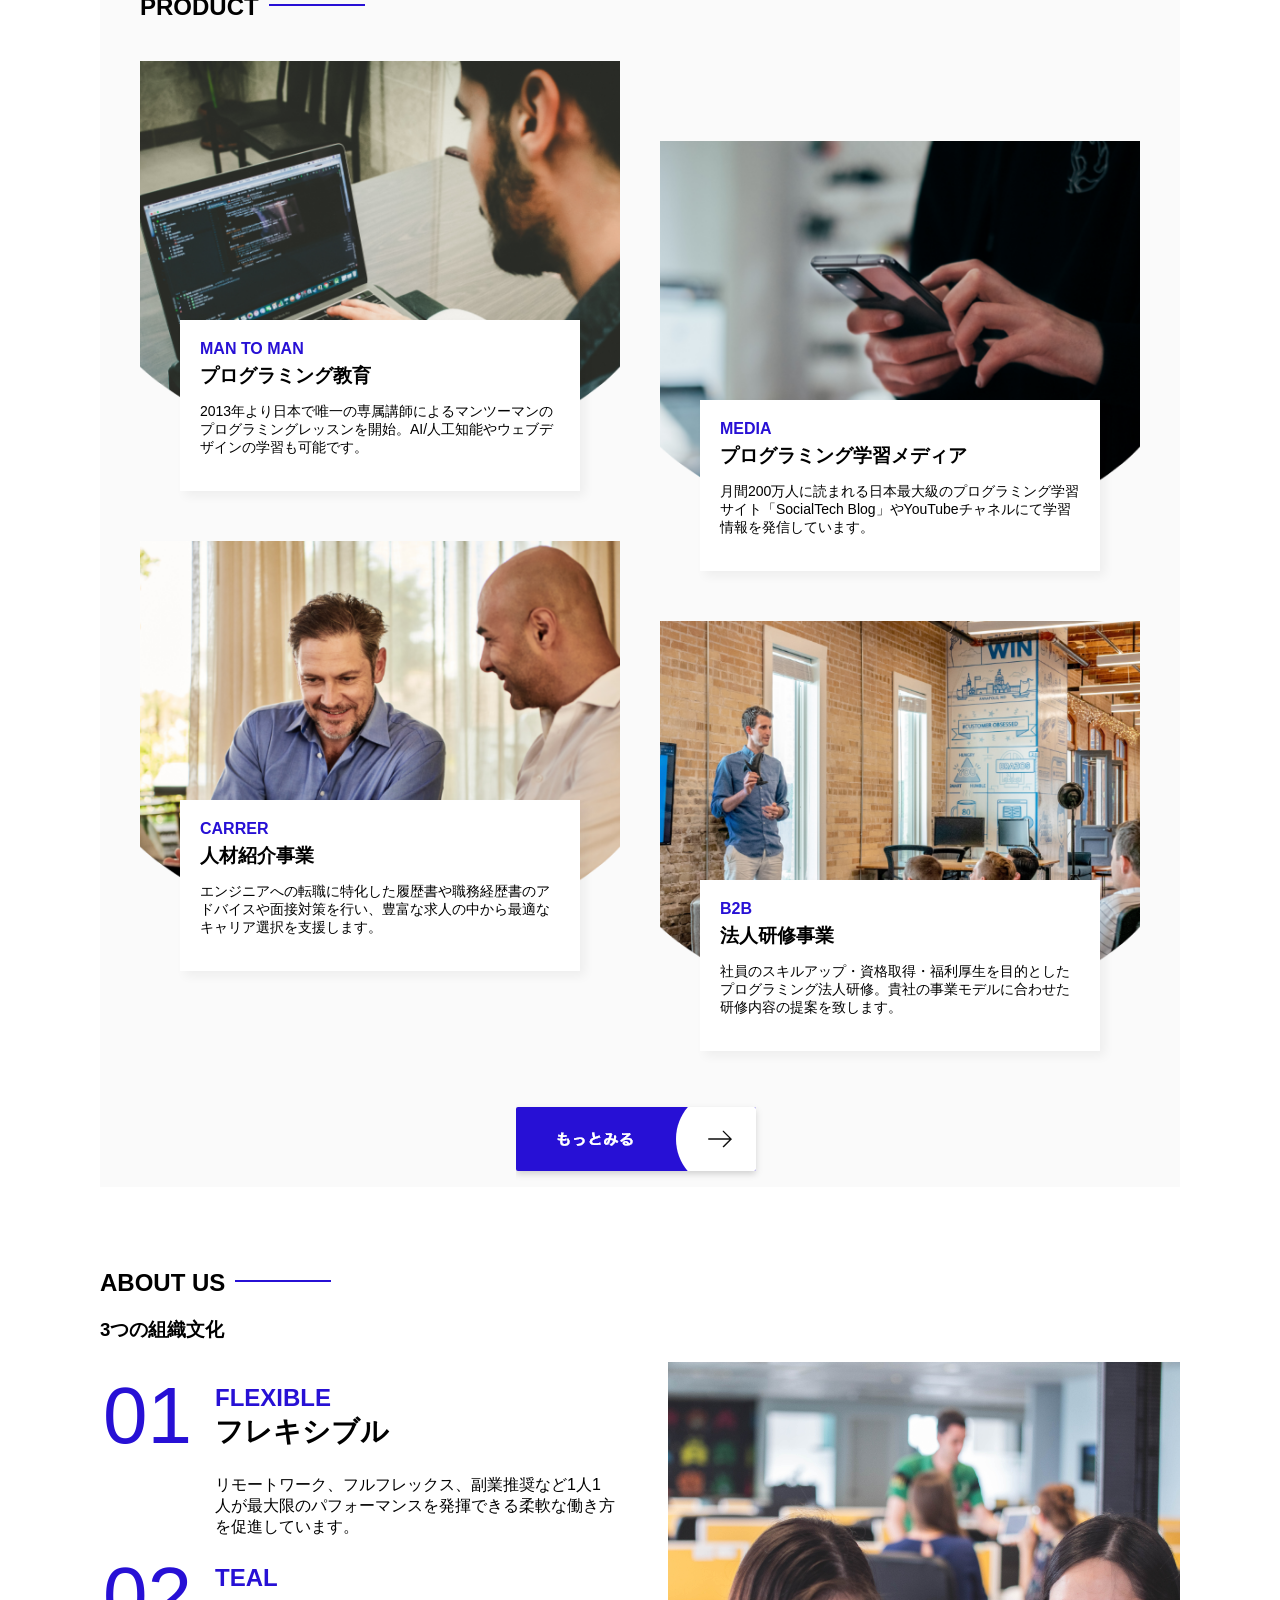
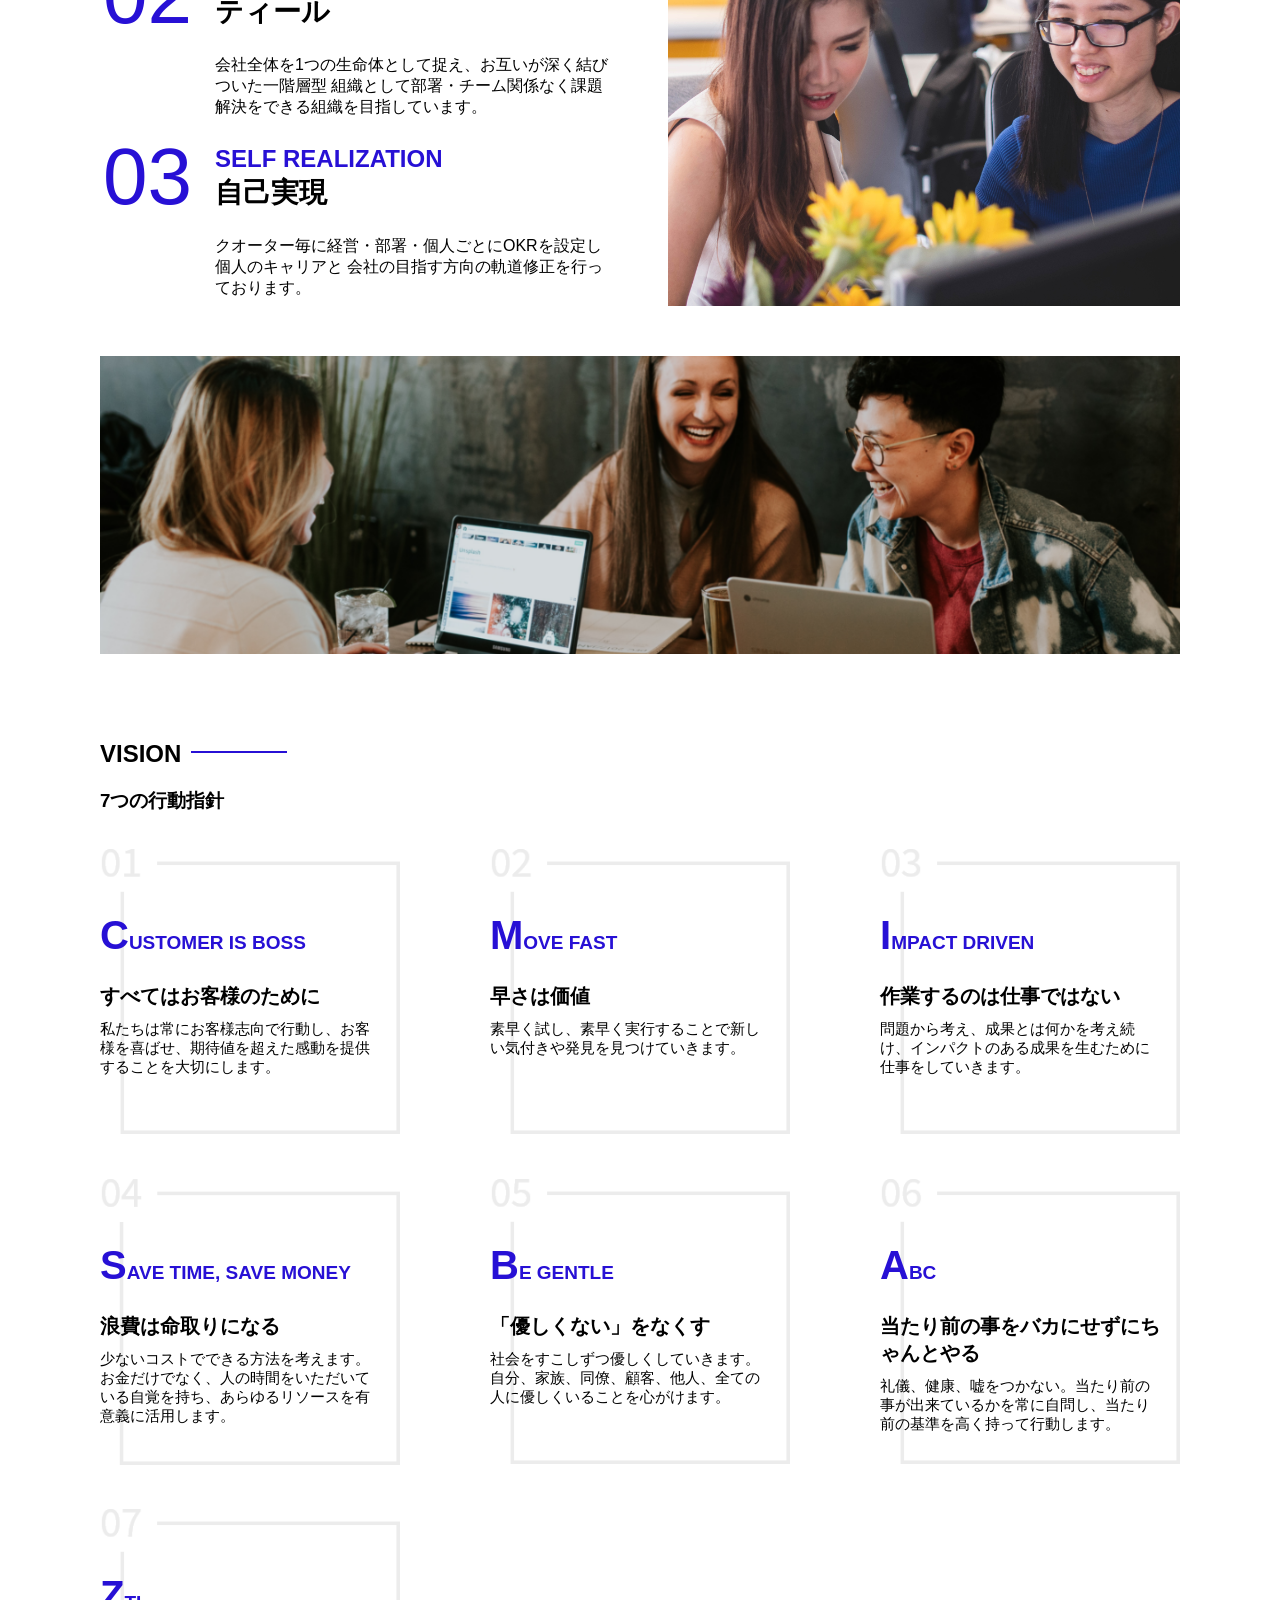
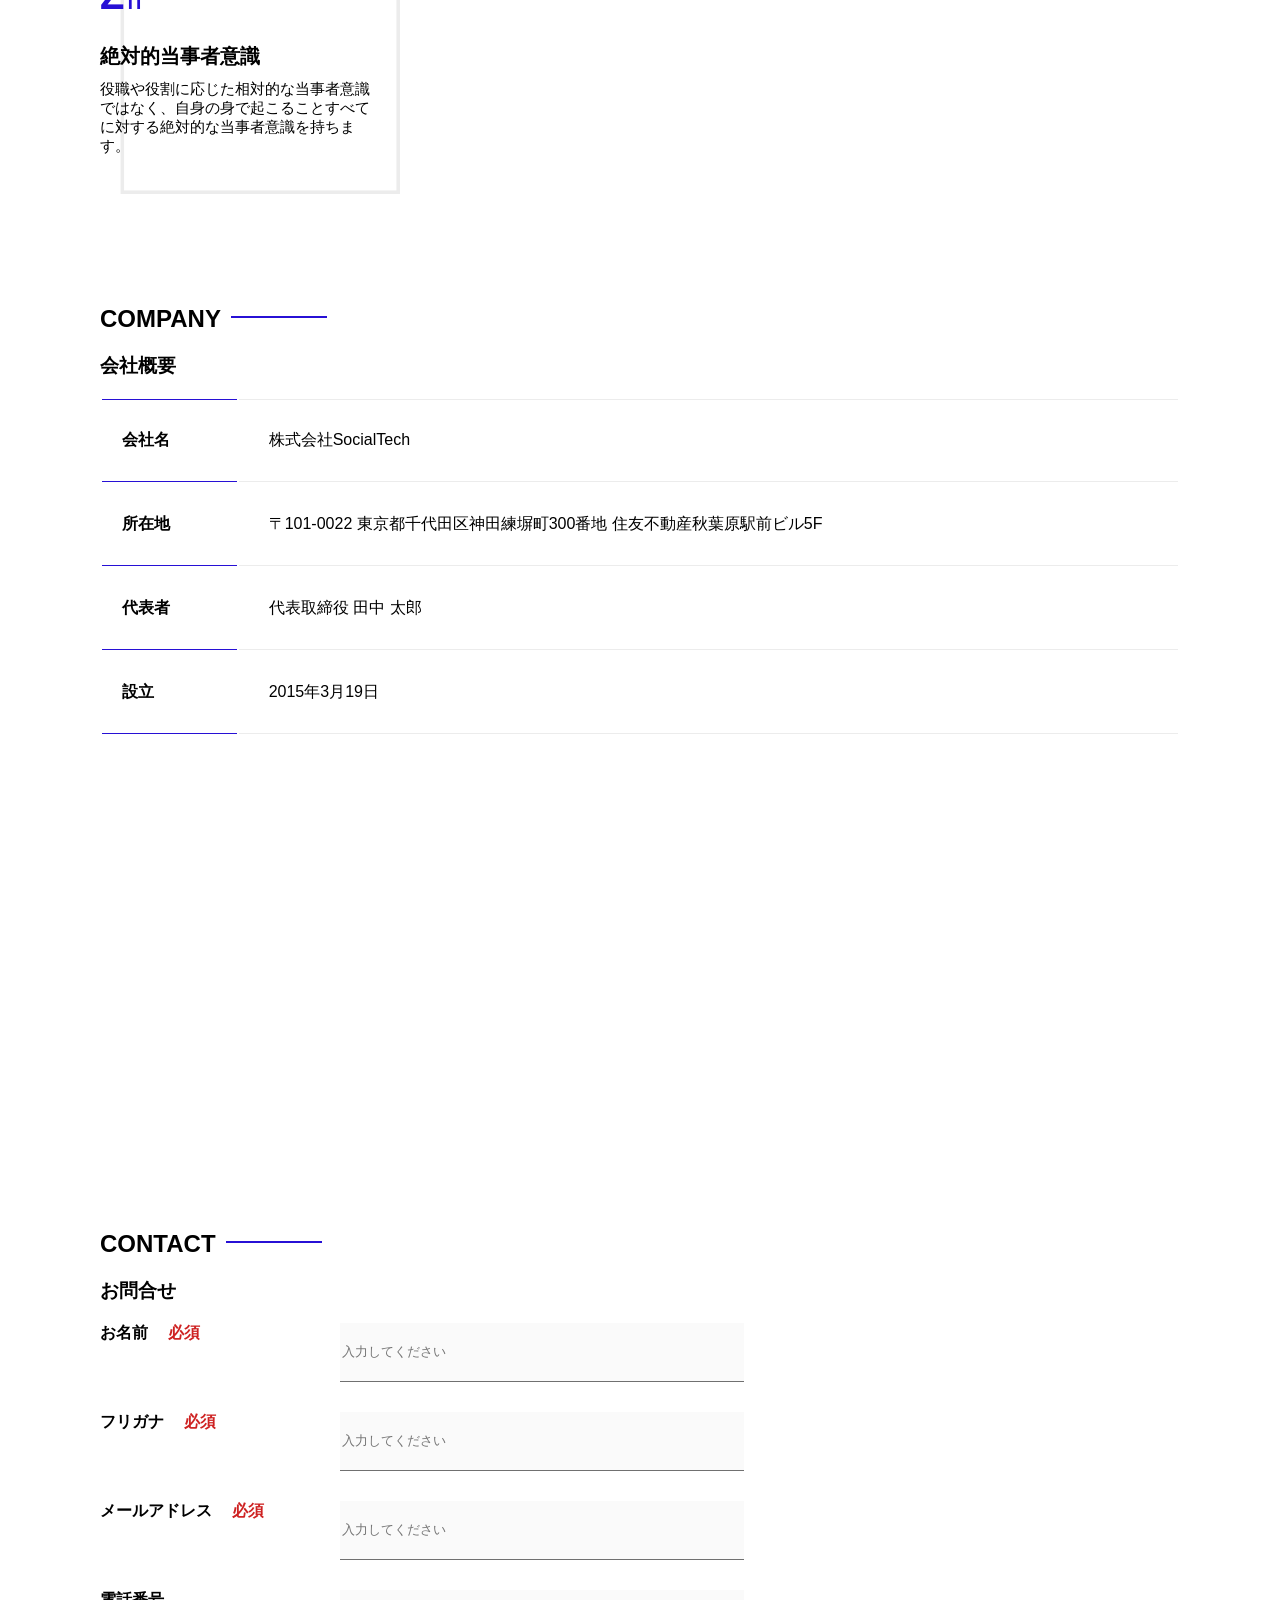
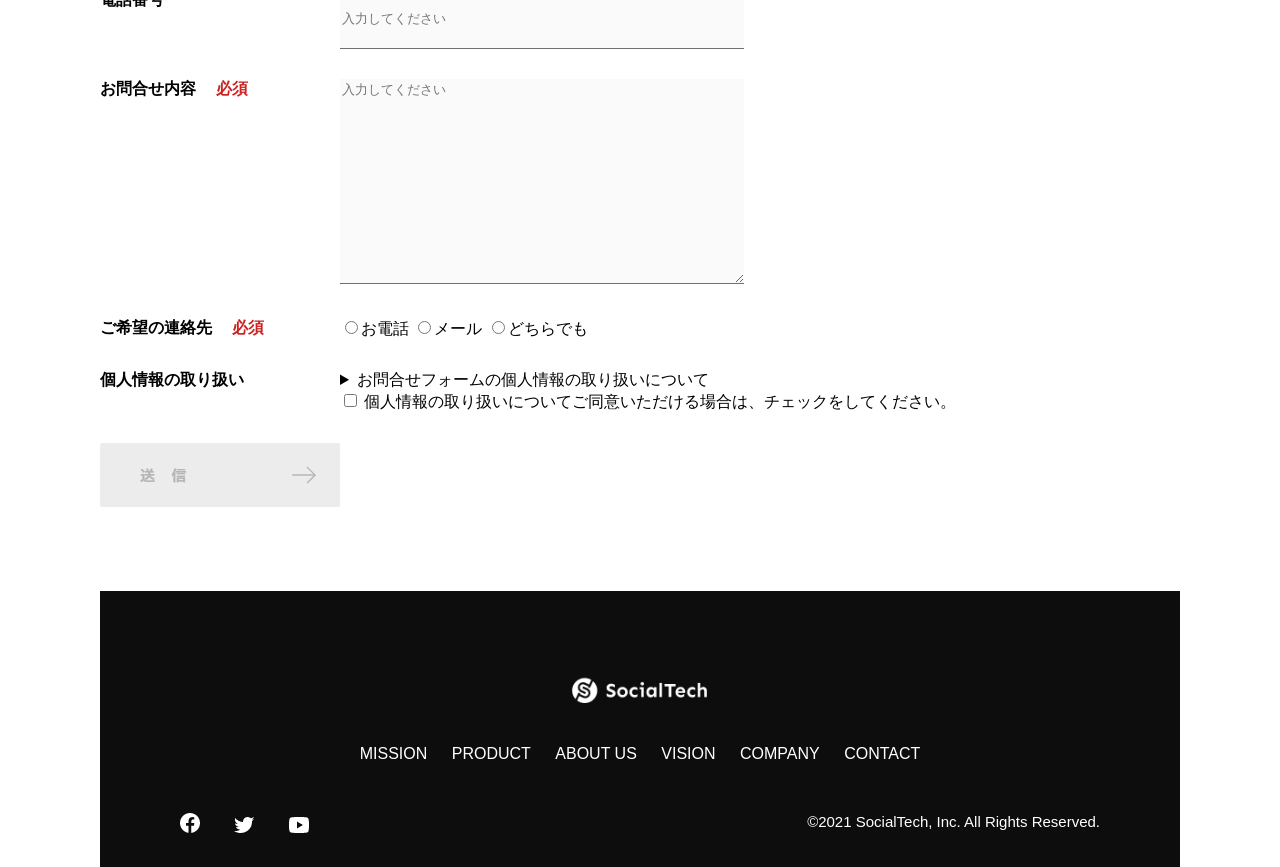
==== commit 6bd0b9b5: "ハンバーガーメニューの作成完了" ====
--- a/index.html
+++ b/index.html
@@ -27,13 +27,13 @@
         </nav>
 
         <!-- スマホ用ハンバーガーーボタン -->
-        <button id="menu-sp-btn" onclick="openSpMenu">
+        <button id="menu-sp-btn" onclick="openSpMenu()">
             <img src="images/button-menu.png" alt="ナビゲーションを開く">
         </button>
 
         <!-- スマホ用ナビゲーション -->
-        <div id="nav-sp"t>
-            <button id="close">
+        <div id="nav-sp">
+            <button id="close" onclick="closeSpMenu()">
                 <img src="images/button-close.png" alt="ナビゲーションを閉じる">
             </button>
             <nav>
--- a/style.css
+++ b/style.css
@@ -9,6 +9,10 @@
     font-size: 15px;
 }
 
+li {
+    list-style: none;
+}
+
 h2 {
     margin-top: 40px;
 
@@ -58,6 +62,15 @@
                 }
             }
         }
+    }
+
+    #menu-sp-btn {
+        display: none;
+    }
+
+    #nav-sp {
+        display: none;
+        position: fixed;
     }
 
     @media screen and (max-width: 767px) {
@@ -72,11 +85,10 @@
             float: right;
             padding: 0;
             border: 0;
-
+            cursor: pointer;
         }
 
         #nav-sp {
-            display: none;
             position: fixed;
             width: 100%;
             height: 100%;
@@ -85,13 +97,57 @@
             background-color: var(--mainBg-color);
             z-index: 999;
 
+
             #close {
                 position: absolute;
-                right: 0;
-                top: 0;
-            }
-
-        }
+                top: 20px;
+                right: 20px;
+                border: none;
+                background-color: transparent;
+                cursor: pointer;
+            }
+
+            nav {
+                ul {
+                    padding-left: 0;
+
+                    li:first-child {
+                        margin: 80px 0 30px 20px;
+
+                    }
+
+                    li:not(:first-child) {
+                        height: 44px;
+                        margin: 0 20px 0 20px;
+                        font-size: 16px;
+                        background-image: url("images/arrow.png");
+                        background-repeat: no-repeat;
+                        background-position: top right;
+                    }
+
+                    a {
+                        color: var(--main-color);
+                        display: inline-block;
+                        width: 100%;
+                        height: 100%;
+
+                        &:hover {
+                            text-decoration: underline;
+                        }
+                    }
+                }
+            }
+            #sns {
+                position: absolute;
+                bottom: 20px;
+                left: 20px;
+
+                & > a {
+                    margin-right: 30px;
+                }
+            }
+
+        } /* nav-sp  */
     }
 
 
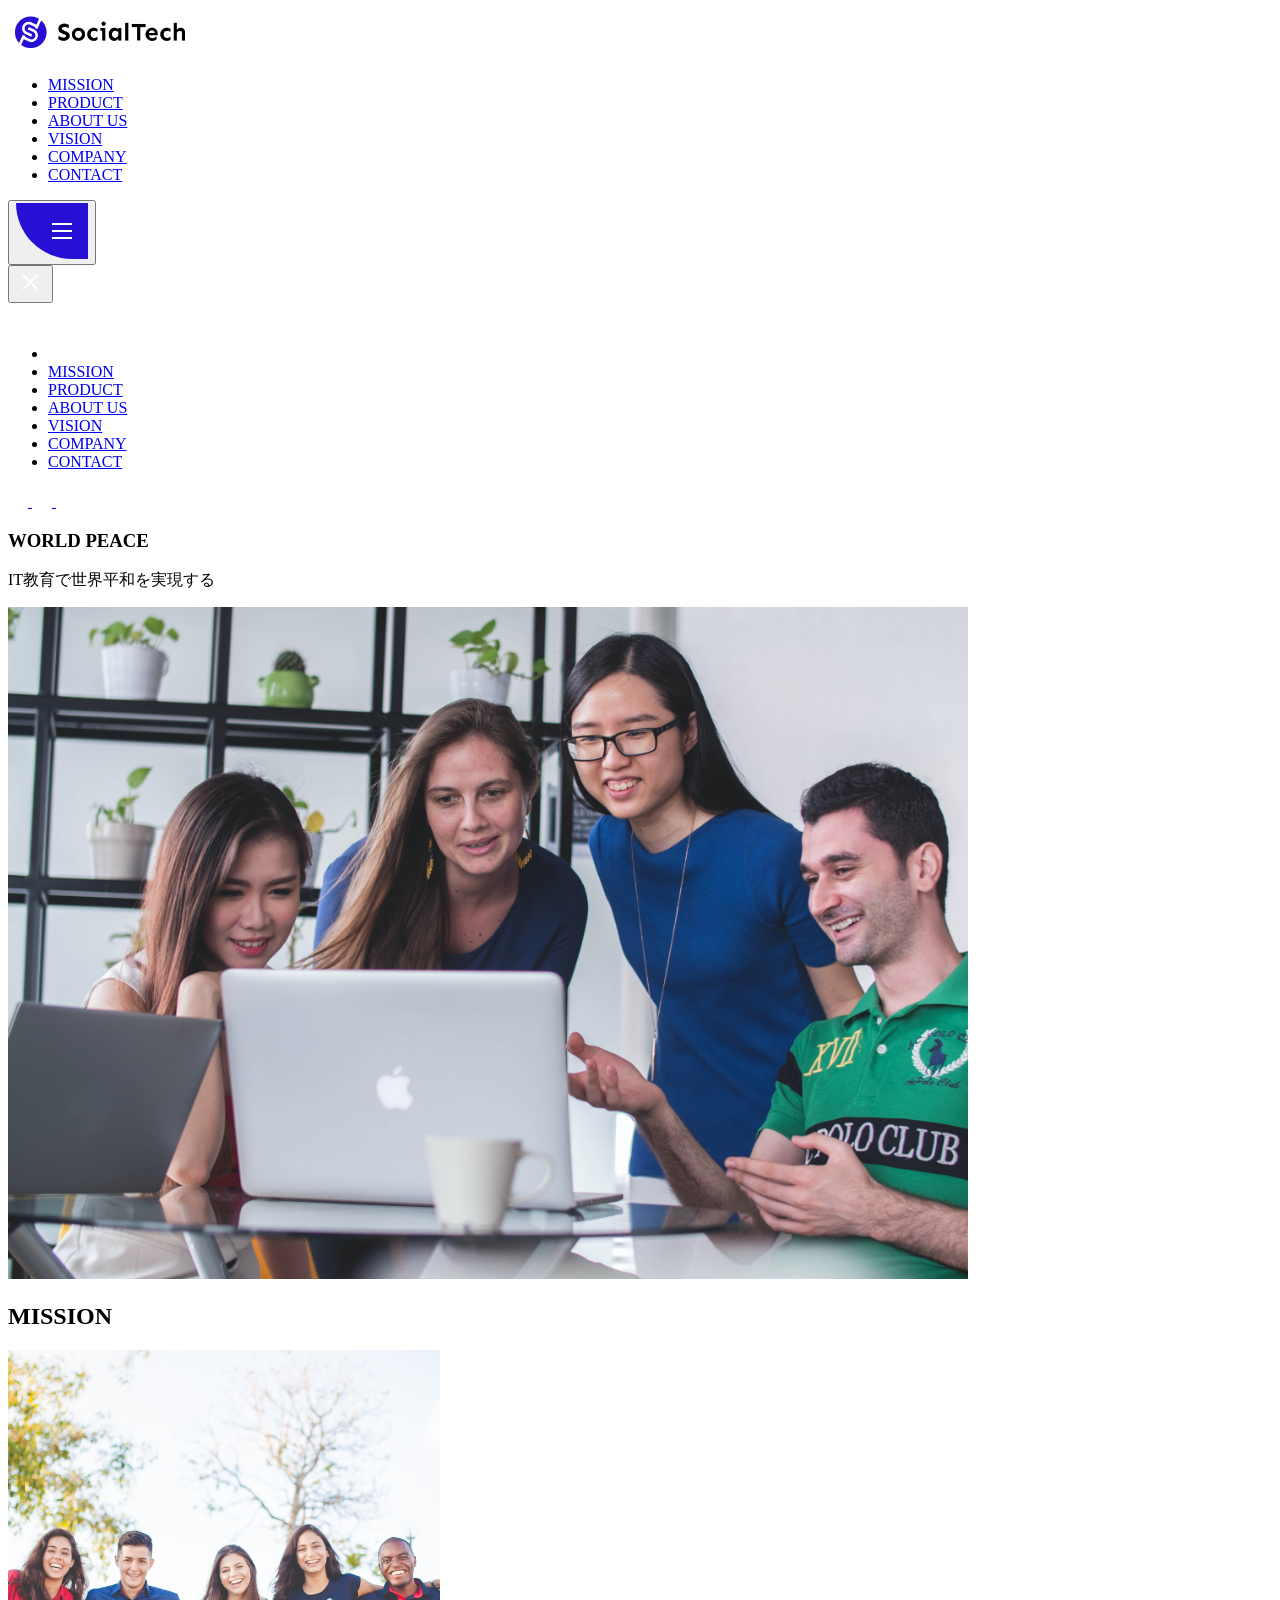
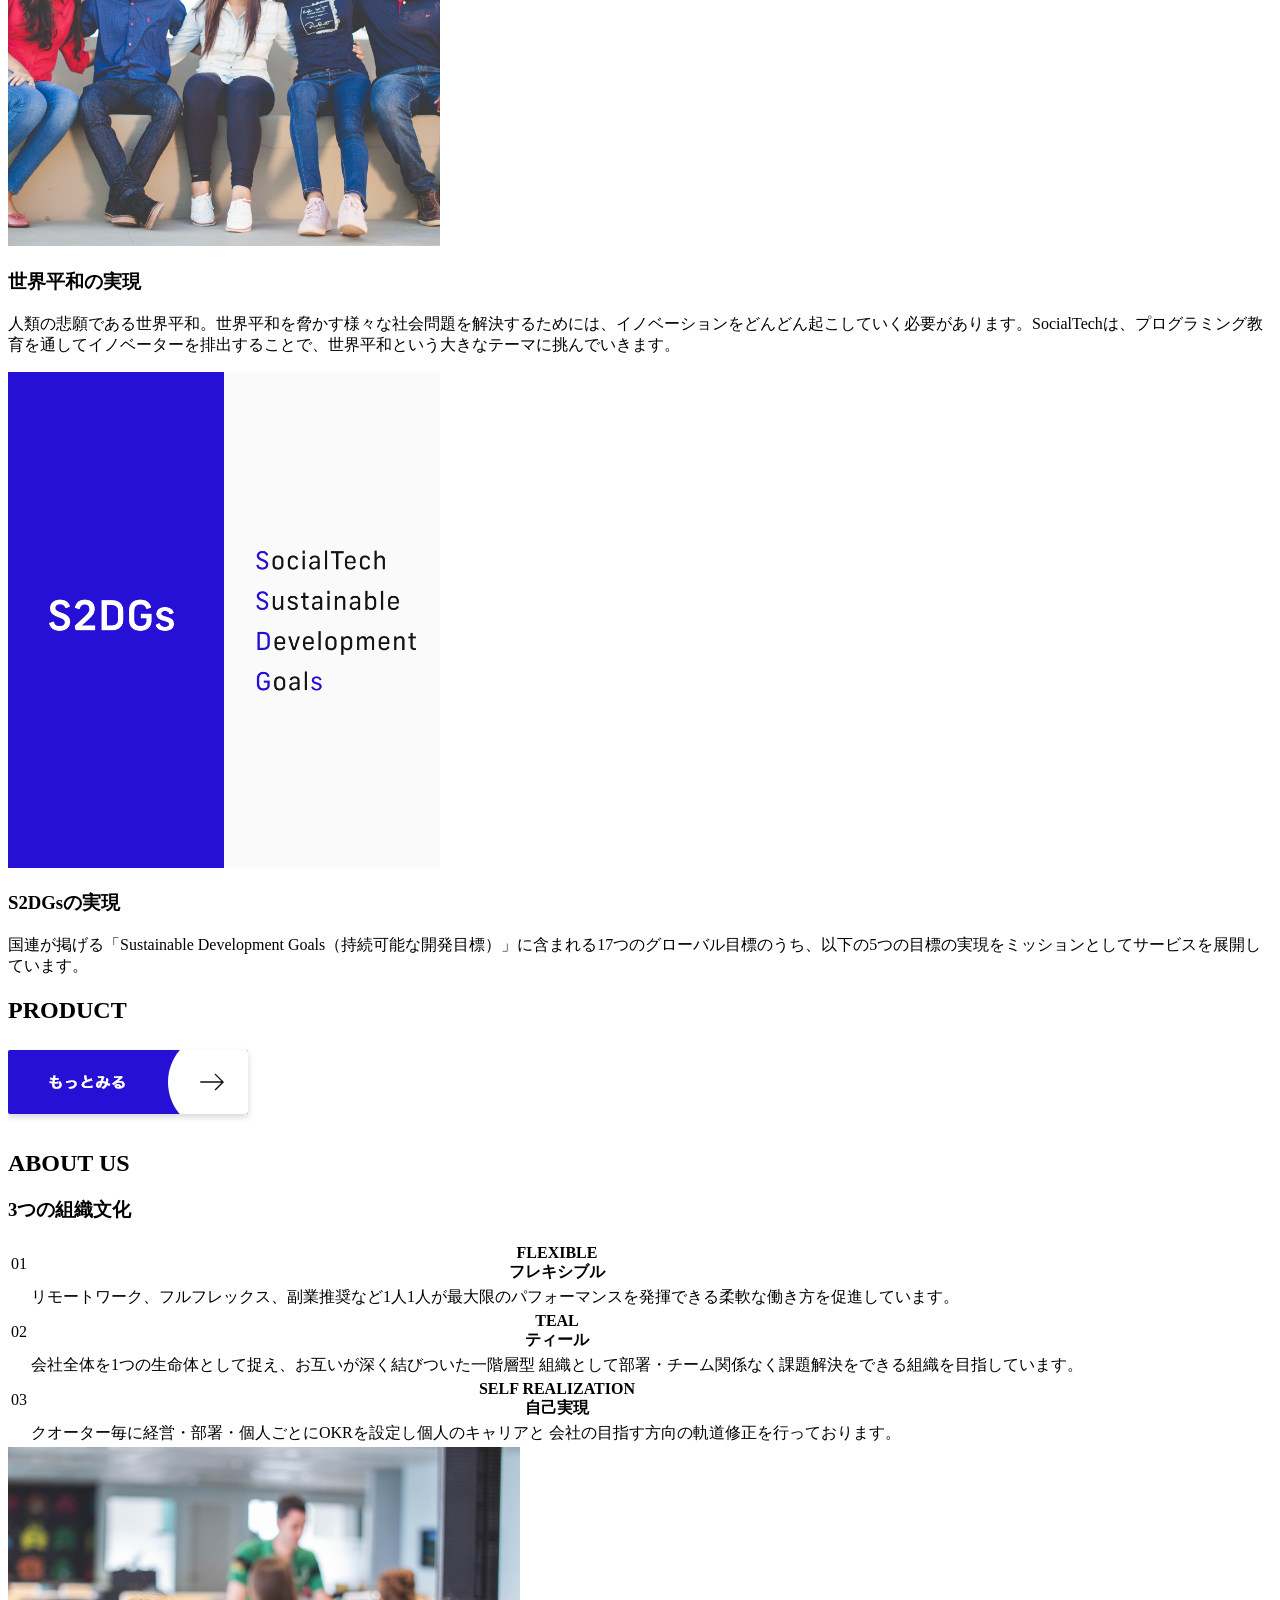
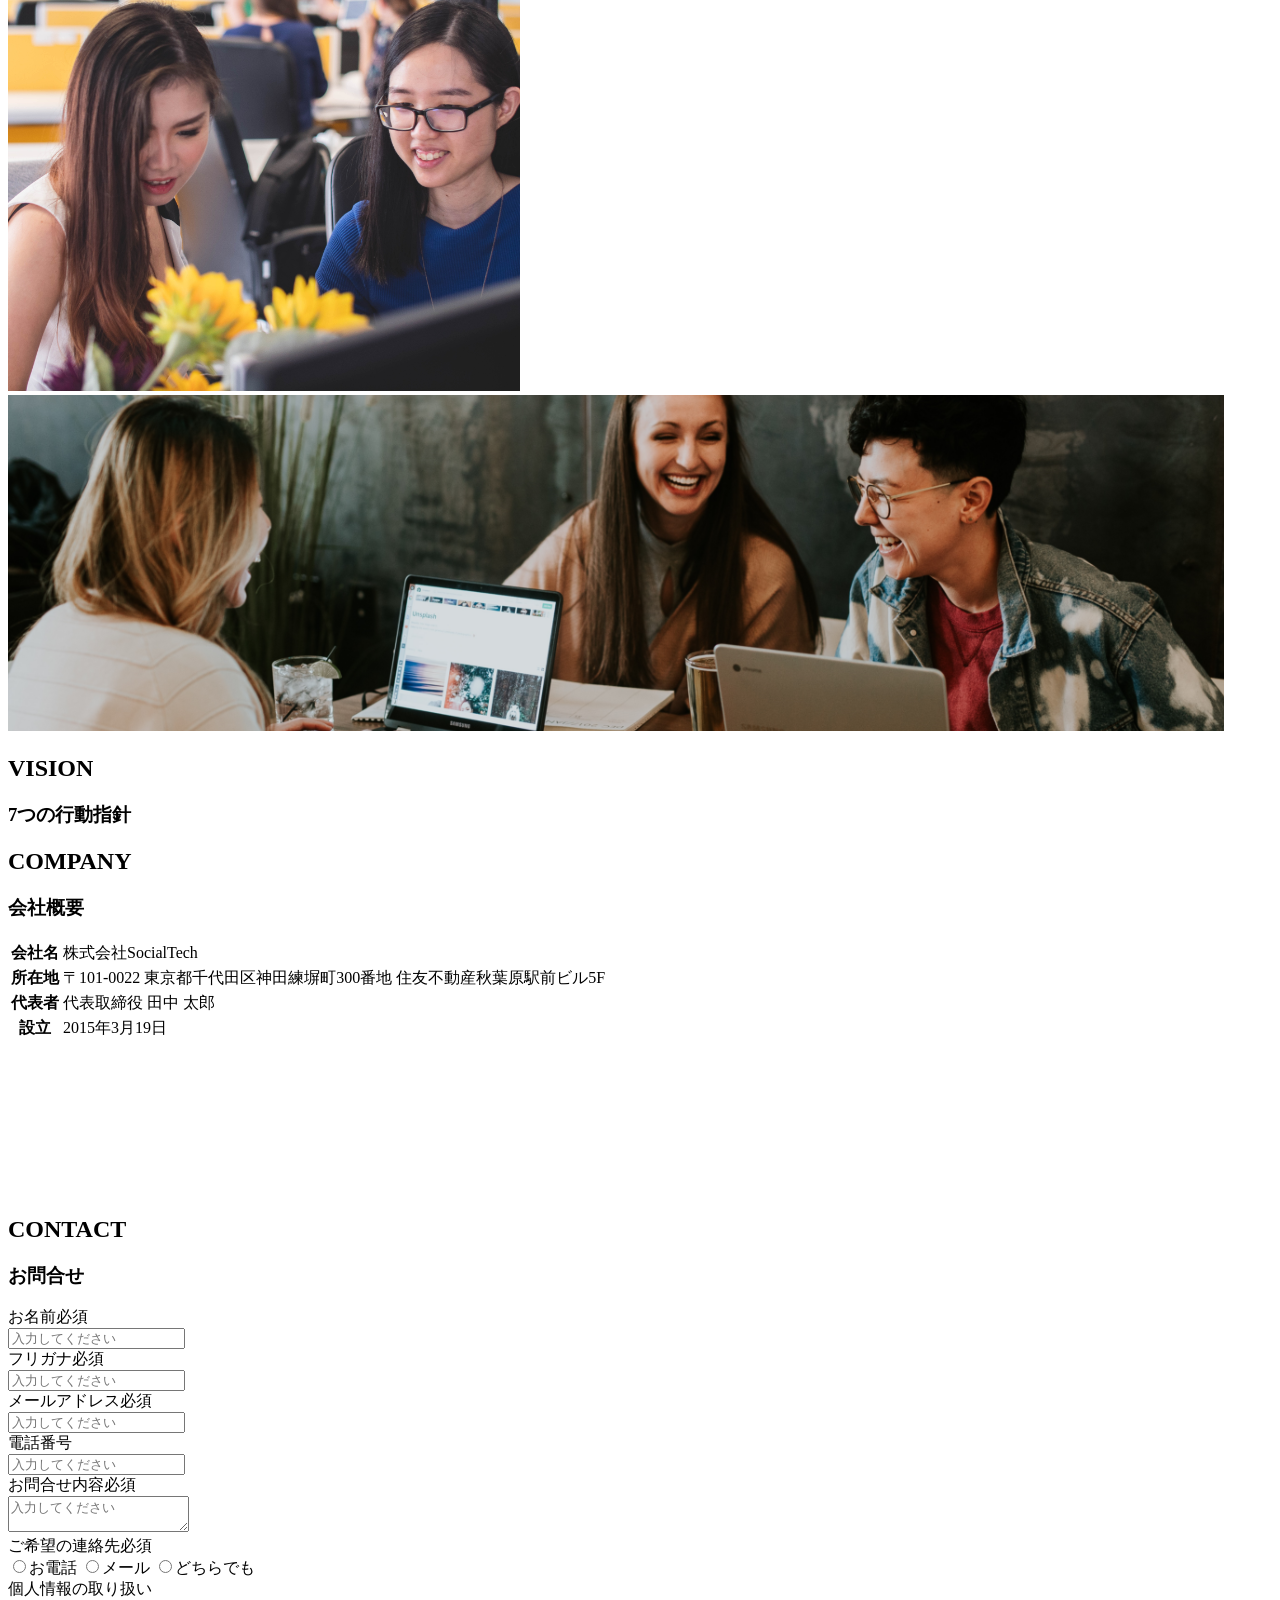
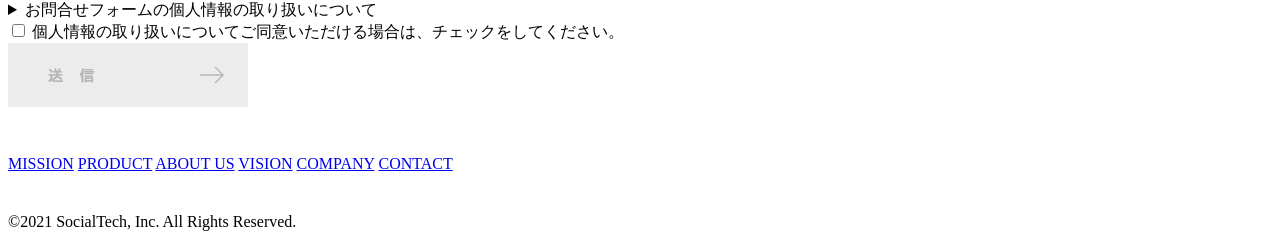
==== commit 7fc191b8: "ハンバーガーメニューにonClick 属性でタブが閉じる関数を追加" ====
--- a/index.html
+++ b/index.html
@@ -5,7 +5,7 @@
     <meta charset="UTF-8">
     <meta name="viewport" content="width=device-width, initial-scale=1.0">
     <meta name="ddescription" content="SocialTechはEdTech業界のリーディングカンパニーを目指します。">
-    <link rel="stylesheet" href="style.css">
+    <link rel="stylesheet" href="src/style/style.css">
     <title>SocialTech</title>
 </head>
 
@@ -43,12 +43,12 @@
                             <img src="images/logo-sp.png" alt="トップページに戻る">
                         </a>
                     </li>
-                    <li><a href="mission.html" class="menu">MISSION</a></li>
-                    <li><a href="product.html" class="menu">PRODUCT</a></li>
-                    <li><a href="index.html#abouts" class="menu">ABOUT US</a></li>
-                    <li><a href="index.html#vision" class="menu">VISION</a></li>
-                    <li><a href="index.html#company" class="menu">COMPANY</a></li>
-                    <li><a href="index.html#contact" class="menu">CONTACT</a></li>
+                    <li><a href="mission.html" class="menu" onclick="closeSpMenu()">MISSION</a></li>
+                    <li><a href="product.html" class="menu" onclick="closeSpMenu()">PRODUCT</a></li>
+                    <li><a href="index.html#abouts" class="menu" onclick="closeSpMenu()">ABOUT US</a></li>
+                    <li><a href="index.html#vision" class="menu" onclick="closeSpMenu()">VISION</a></li>
+                    <li><a href="index.html#company" class="menu" onclick="closeSpMenu()">COMPANY</a></li>
+                    <li><a href="index.html#contact" class="menu" onclick="closeSpMenu()">CONTACT</a></li>
                 </ul>
             </nav>
             <div id="sns">
@@ -175,11 +175,19 @@
                 <h3>7つの行動指針</h3>
                 <div id="visionItems">
                     <!--　ここにvisionItemsが入ります -->
-                </div>
-            </section>
-
+                    <!-- 
+                    <div class="vision-box">
+                        <img src="images/index/vision-${p.no}.png" alt=${p.no}>
+                        <div>
+                            <h4>${p.h4}</h4>
+                            <h5>${p.h5}</h5>
+                            <p>${p.p}</p>
+                        </div>
+                    </div> 
+                    -->
+                </div>
+            </section>
             <!-- ここまでVISION -->
-
             <!-- ここからCOMPANY -->
             <section id="company">
                 <h2 class="index-h2">COMPANY</h2>
@@ -352,7 +360,7 @@
         </div>
     </footer>
 
-    <script src="index.js">
+    <script src="src/scripts/index.js">
     </script>
 </body>
 
